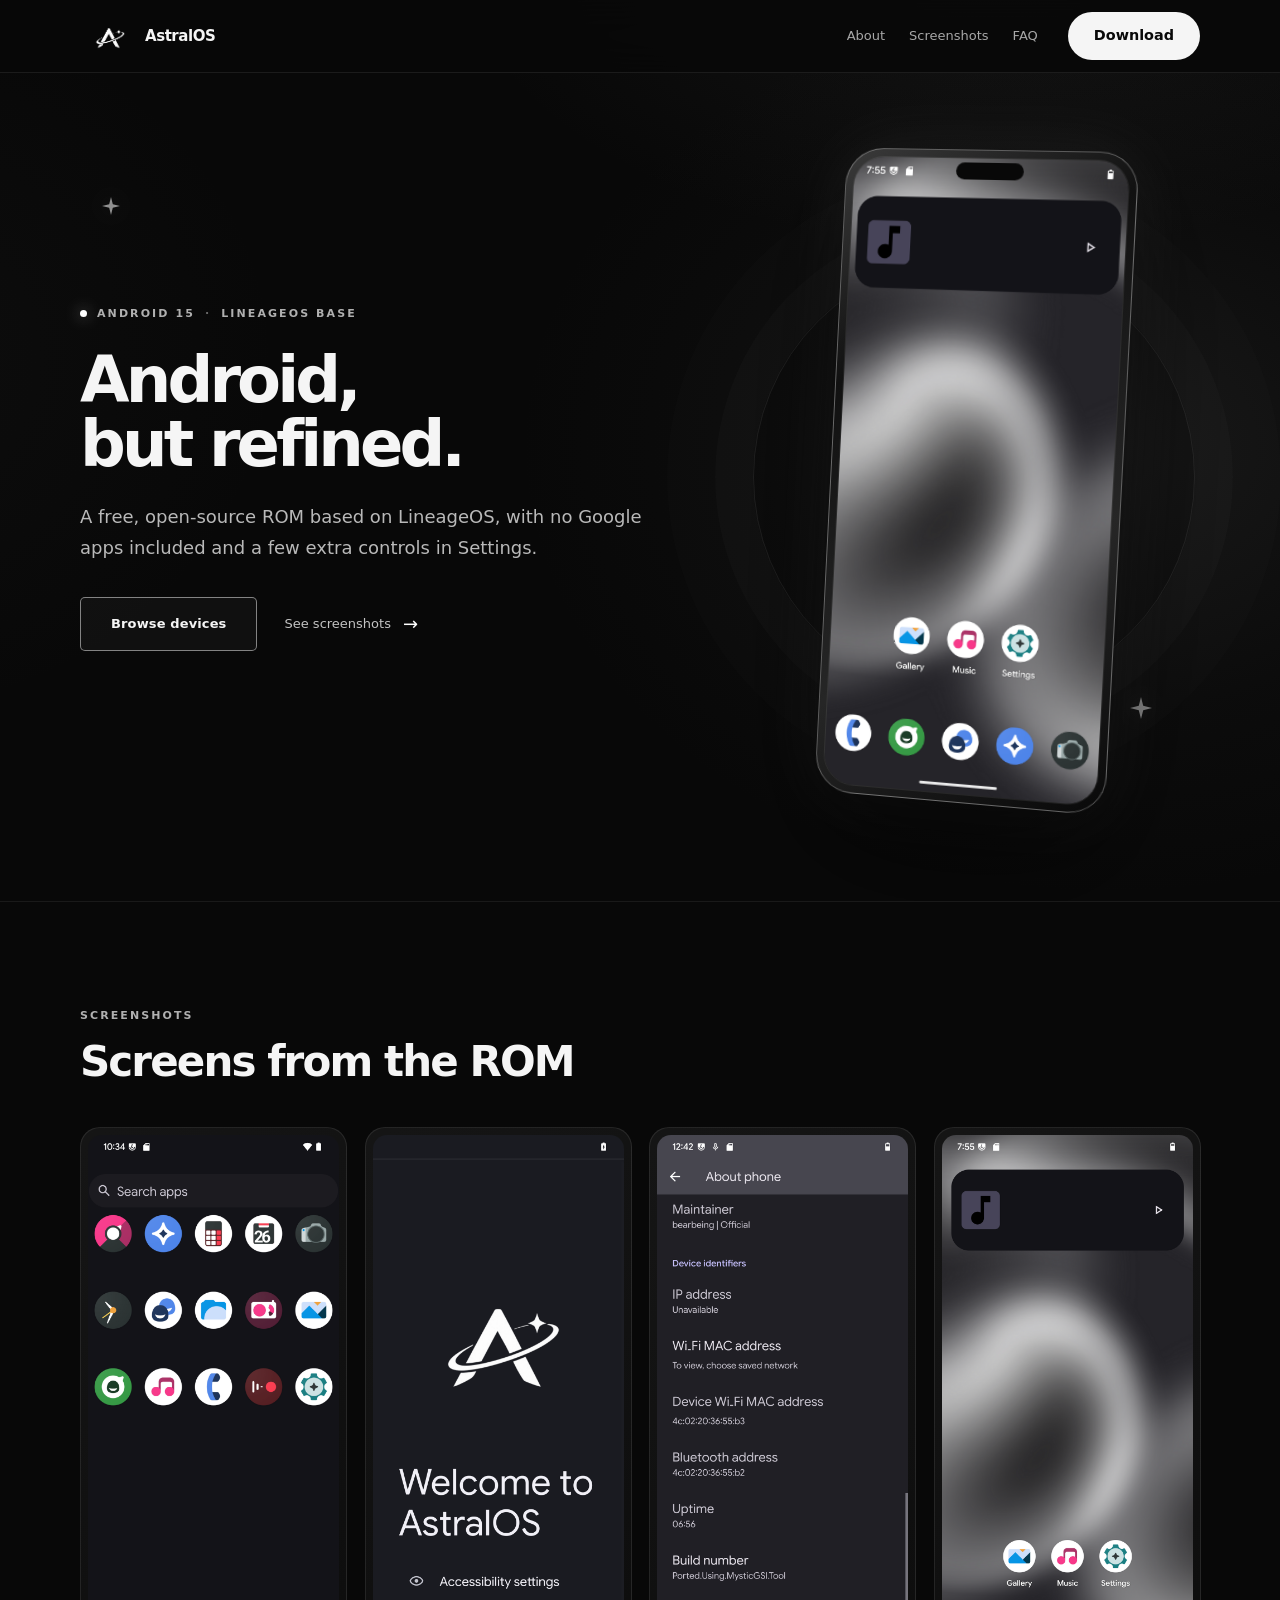
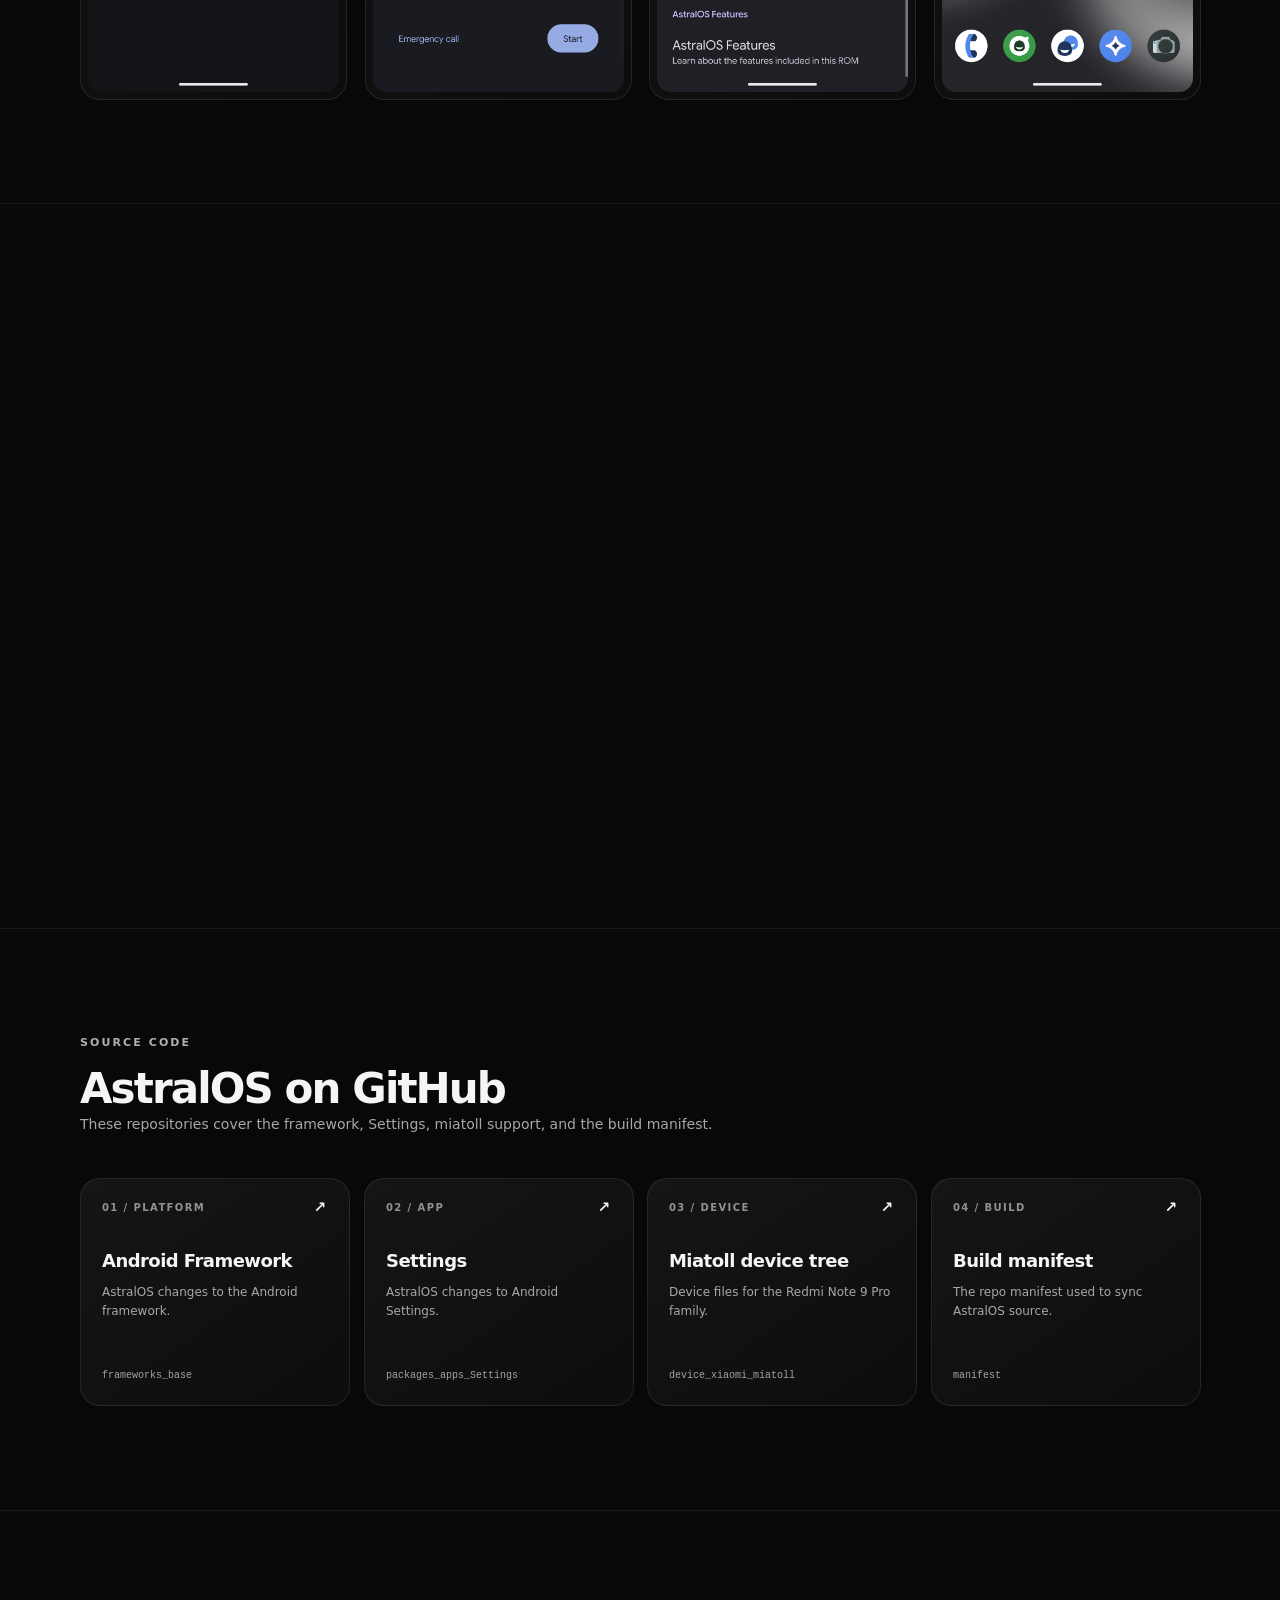
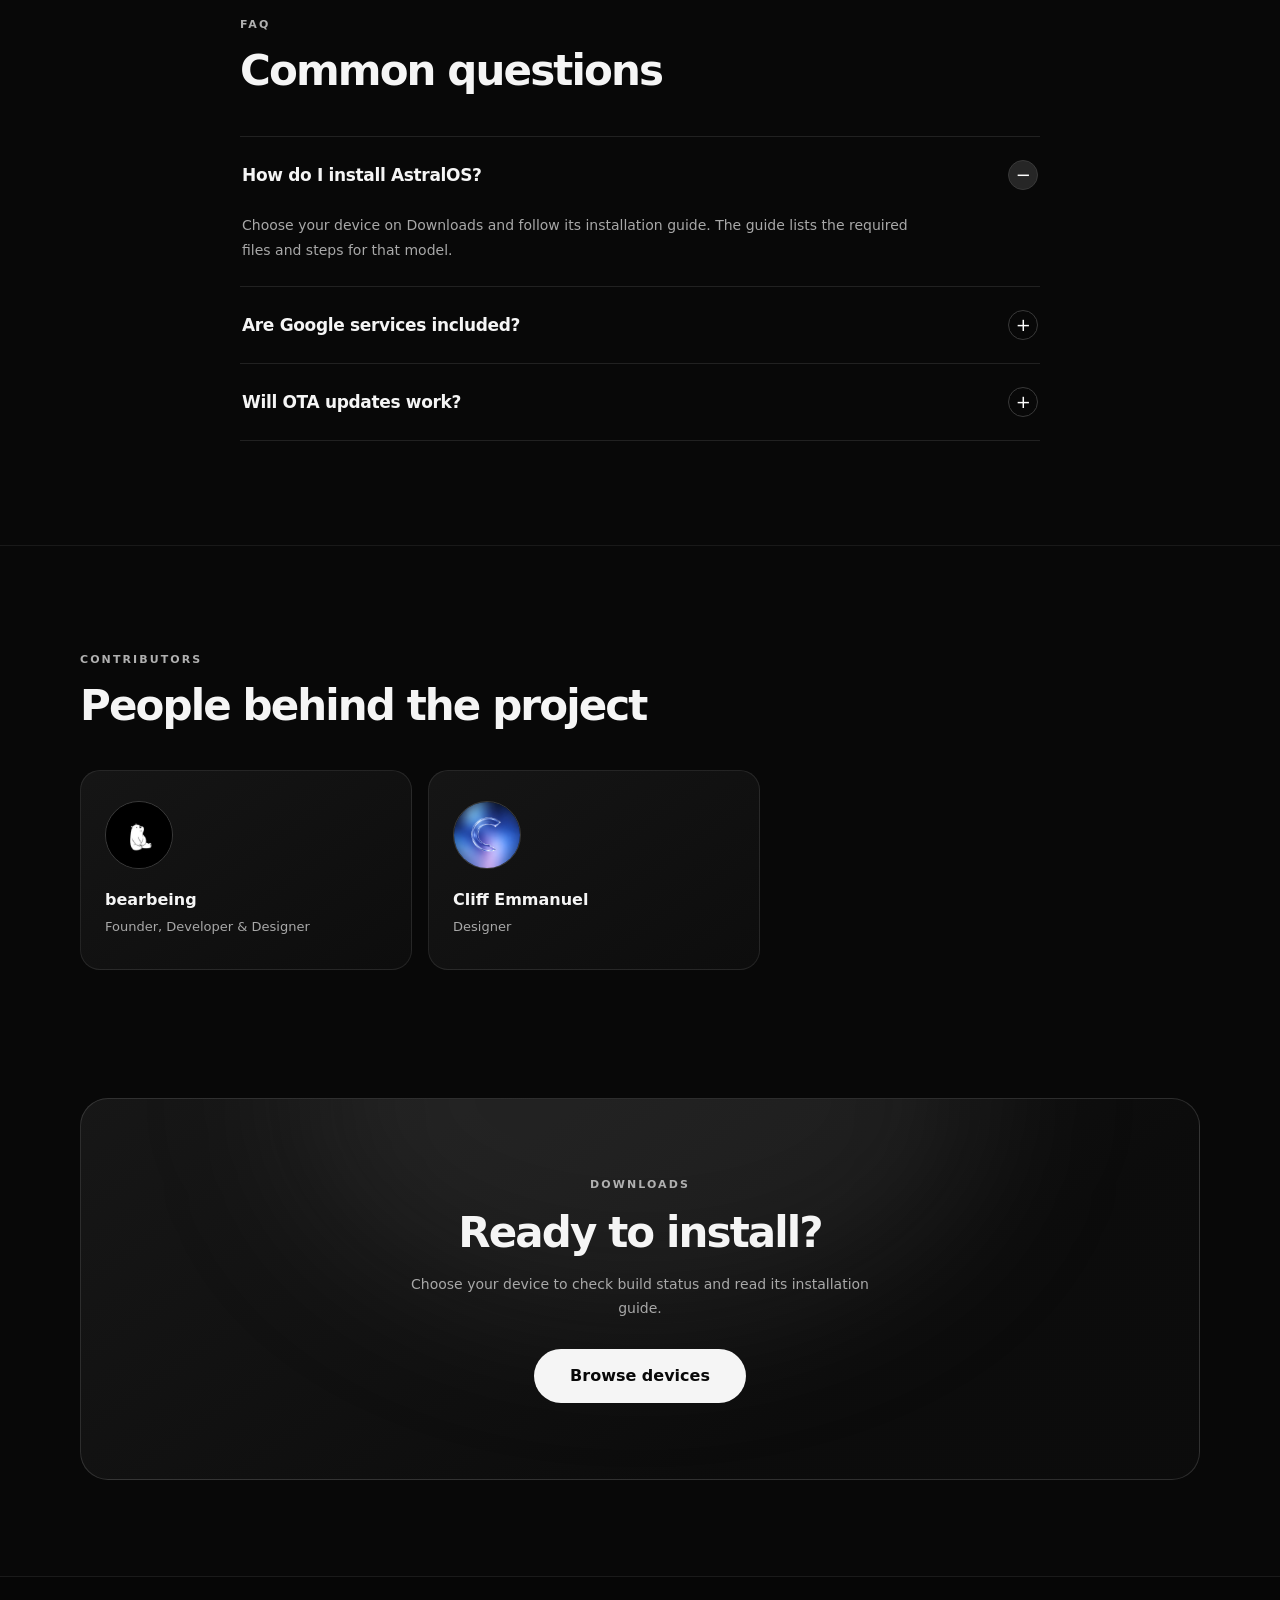
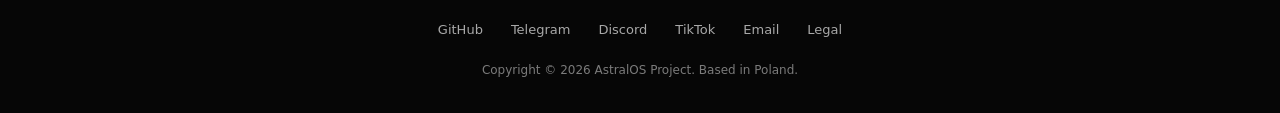
==== index.html @ 16bc55ae "Publish AstralOS website" ====
<!DOCTYPE html>
<html lang="en">
<head>
    <meta charset="UTF-8">
    <meta name="viewport" content="width=device-width, initial-scale=1.0">
    <meta name="theme-color" content="#000000">
    <meta name="description" content="AstralOS — a clean, fast AOSP-based custom ROM built on LineageOS.">
    <title>AstralOS | Official Site</title>
    <link rel="stylesheet" href="style.css">
    <script src="scroll-reveal.js" defer></script>
    <link rel="icon" href="logo.png">
</head>
<body>

    <nav>
        <div class="wrap nav">
            <div class="nav-left">
                <div class="nav-links">
                    <a href="#about">About</a>
                    <a href="#screens">Screenshots</a>
                    <a href="#faq">FAQ</a>
                </div>
            </div>
            <div class="logo"><a href="index.html"><img src="logo.png" alt="AstralOS Logo"></a></div>
            <a href="downloads.html" class="btn nav-cta">Download</a>
        </div>
    </nav>

    <section class="hero">
        <svg class="star" style="top: 15%; left: 8%;" viewBox="0 0 24 24" fill="white"><path d="M12 0l2.4 9.6L24 12l-9.6 2.4L12 24l-2.4-9.6L0 12l9.6-2.4z"/></svg>
        <svg class="star" style="top: 22%; right: 12%; width: 14px;" viewBox="0 0 24 24" fill="white"><path d="M12 0l2.4 9.6L24 12l-9.6 2.4L12 24l-2.4-9.6L0 12l9.6-2.4z"/></svg>
        <svg class="star" style="top: 45%; left: 14%; width: 11px;" viewBox="0 0 24 24" fill="white"><path d="M12 0l2.4 9.6L24 12l-9.6 2.4L12 24l-2.4-9.6L0 12l9.6-2.4z"/></svg>
        <svg class="star" style="bottom: 22%; right: 10%; width: 22px;" viewBox="0 0 24 24" fill="white"><path d="M12 0l2.4 9.6L24 12l-9.6 2.4L12 24l-2.4-9.6L0 12l9.6-2.4z"/></svg>

        <div class="wrap">
            <div class="hero-copy">
                <p class="kicker">Android 15 <span>&middot;</span> LineageOS base</p>
                <h1>Android,<br>but refined.</h1>
                <p class="lead">A free, open-source ROM based on LineageOS, with no Google apps included and a few extra controls in Settings.</p>
                <div class="hero-actions">
                    <a href="downloads.html" class="btn">Browse devices</a>
                    <a href="#screens" class="hero-secondary">See screenshots <span aria-hidden="true">&rarr;</span></a>
                </div>
            </div>
            <div class="hero-product" aria-label="AstralOS home screen preview">
                <div class="hero-device">
                    <img src="shot4.png" alt="AstralOS home screen on a phone">
                </div>
            </div>
        </div>
    </section>

    <section id="screens">
        <div class="wrap">
            <div class="section-head">
                <p class="kicker">Screenshots</p>
                <h2>Screens from the ROM</h2>
            </div>
            <div class="screenshot-grid">
                <div class="card screen-card"><img src="shot1.png" alt="AstralOS app drawer"></div>
                <div class="card screen-card"><img src="shot2.png" alt="AstralOS setup wizard"></div>
                <div class="card screen-card"><img src="shot3.png" alt="AstralOS about phone"></div>
                <div class="card screen-card"><img src="shot4.png" alt="AstralOS home screen"></div>
            </div>
        </div>
    </section>

    <section id="features">
        <div class="wrap">
            <div class="section-head">
                <p class="kicker">Features</p>
                <h2>What’s in the ROM</h2>
            </div>
            <div class="features-grid">
                <div class="feat-card"><h4>Performance</h4><p>ZRAM, input boost, and compiler tuning help keep everyday actions responsive.</p></div>
                <div class="feat-card"><h4>No Google apps</h4><p>The ROM ships without Google apps. Install a GApps package separately if you need one.</p></div>
                <div class="feat-card"><h4>Google Sans Flex</h4><p>Google Sans Flex is used across the system interface.</p></div>
                <div class="feat-card"><h4>Open source</h4><p>The source is public on GitHub. The repositories below are a good place to start.</p></div>
                <div class="feat-card"><h4>Extra controls</h4><p>Settings includes options for the lockscreen clock, animation speed, flashlight gestures, and screenshots.</p></div>
                <div class="feat-card"><h4>LineageOS base</h4><p>AstralOS 1.0 is based on LineageOS 22.2 and Android 15.</p></div>
            </div>
        </div>
    </section>

    <section id="source">
        <div class="wrap">
            <div class="section-head">
                <p class="kicker">Source code</p>
                <h2>AstralOS on GitHub</h2>
                <p>These repositories cover the framework, Settings, miatoll support, and the build manifest.</p>
            </div>
            <div class="source-grid">
                <a class="card source-card" href="https://github.com/AstralOSProject/frameworks_base" target="_blank" rel="noopener noreferrer">
                    <div class="source-card-top"><span>01 / PLATFORM</span><span aria-hidden="true">↗</span></div>
                    <h3>Android Framework</h3>
                    <p>AstralOS changes to the Android framework.</p>
                    <span class="source-repo">frameworks_base</span>
                </a>
                <a class="card source-card" href="https://github.com/AstralOSProject/packages_apps_Settings" target="_blank" rel="noopener noreferrer">
                    <div class="source-card-top"><span>02 / APP</span><span aria-hidden="true">↗</span></div>
                    <h3>Settings</h3>
                    <p>AstralOS changes to Android Settings.</p>
                    <span class="source-repo">packages_apps_Settings</span>
                </a>
                <a class="card source-card" href="https://github.com/AstralOSProject/device_xiaomi_miatoll" target="_blank" rel="noopener noreferrer">
                    <div class="source-card-top"><span>03 / DEVICE</span><span aria-hidden="true">↗</span></div>
                    <h3>Miatoll device tree</h3>
                    <p>Device files for the Redmi Note 9 Pro family.</p>
                    <span class="source-repo">device_xiaomi_miatoll</span>
                </a>
                <a class="card source-card" href="https://github.com/AstralOSProject/manifest" target="_blank" rel="noopener noreferrer">
                    <div class="source-card-top"><span>04 / BUILD</span><span aria-hidden="true">↗</span></div>
                    <h3>Build manifest</h3>
                    <p>The repo manifest used to sync AstralOS source.</p>
                    <span class="source-repo">manifest</span>
                </a>
            </div>
        </div>
    </section>

    <section class="faq" id="faq">
        <div class="wrap-text">
            <div class="section-head">
                <p class="kicker">FAQ</p>
                <h2>Common questions</h2>
            </div>
            <div class="faq-grid">
                <details class="faq-item" open>
                    <summary>How do I install AstralOS?</summary>
                    <p>Choose your device on Downloads and follow its installation guide. The guide lists the required files and steps for that model.</p>
                </details>
                <details class="faq-item">
                    <summary>Are Google services included?</summary>
                    <p>No. Flash a GApps package after installing AstralOS if you want Google apps.</p>
                </details>
                <details class="faq-item">
                    <summary>Will OTA updates work?</summary>
                    <p>OTA updates are built in. Availability depends on whether a build has been published for your device.</p>
                </details>
            </div>
        </div>
    </section>

    <section id="about">
        <div class="wrap">
            <div class="section-head">
                <p class="kicker">Contributors</p>
                <h2>People behind the project</h2>
            </div>
            <div class="team-grid">
                <div class="card team-card"><img src="avatar.png" alt="bearbeing"><h4>bearbeing</h4><p>Founder, Developer &amp; Designer</p></div>
                <div class="card team-card"><img src="avatar_cliff.png" alt="Cliff Emmanuel"><h4>Cliff Emmanuel</h4><p>Designer</p></div>
            </div>
        </div>
    </section>

    <div class="cta-wrap" id="download">
        <div class="wrap">
            <div class="cta-box">
                <p class="kicker">Downloads</p>
                <h2>Ready to install?</h2>
                <p>Choose your device to check build status and read its installation guide.</p>
                <a href="downloads.html" class="btn">Browse devices</a>
            </div>
        </div>
    </div>

    <footer>
        <div class="wrap">
            <div class="social">
                <a href="https://github.com/AstralOSProject" target="_blank">GitHub</a>
                <a href="https://t.me/+lRYgKvE7l-hiZGE0" target="_blank" rel="noopener noreferrer">Telegram</a>
                <a href="https://discord.gg/WCUbsQx3kE" target="_blank">Discord</a>
                <a href="https://www.tiktok.com/@astralosproject" target="_blank">TikTok</a>
                <a href="mailto:astralosproject@proton.me">Email</a>
                <a href="https://astralosproject.github.io/legal/">Legal</a>
            </div>
            <p class="copy">Copyright &copy; 2026 AstralOS Project. Based in Poland.</p>
        </div>
    </footer>

</body>
</html>
---- style.css ----
:root {
    color-scheme: dark;
    --b: #080808;
    --w: #f5f5f5;
    --g: #a8a8a8;
    --k: #7b7b7b;
    --l: #2b2b2b;
    --card: #121212;
    --nav: rgba(8, 8, 8, 0.82);
    --accent: #fff;
    --accent-soft: rgba(255, 255, 255, 0.12);
    --m: 1120px;
    --mt: 800px;
}

* { box-sizing: border-box; margin: 0; padding: 0; }

html { scroll-behavior: smooth; scroll-padding-top: 88px; }

body {
    min-height: 100vh;
    background: radial-gradient(ellipse 820px 480px at 78% -8%, rgba(108, 108, 108, 0.12), transparent 68%), radial-gradient(ellipse 620px 520px at -12% 40%, rgba(84, 84, 84, 0.07), transparent 70%), var(--b);
    background-attachment: fixed;
    color: var(--w);
    font-family: Inter, ui-sans-serif, system-ui, -apple-system, BlinkMacSystemFont, "Segoe UI", sans-serif;
    line-height: 1.65;
    -webkit-font-smoothing: antialiased;
    overflow-x: hidden;
}

a { color: var(--w); text-decoration: none; }
img { display: block; }
::selection { color: #0b0b0b; background: #c4c4c4; }
:focus-visible { outline: 2px solid var(--accent); outline-offset: 4px; }

.wrap { width: min(var(--m), calc(100% - 48px)); margin: auto; }
.wrap-text { width: min(var(--mt), calc(100% - 48px)); margin: auto; }

nav {
    position: sticky;
    top: 0;
    z-index: 1000;
    background: var(--nav);
    border-bottom: 1px solid rgba(255, 255, 255, 0.08);
    backdrop-filter: blur(18px) saturate(140%);
    -webkit-backdrop-filter: blur(18px) saturate(140%);
}

.nav {
    min-height: 72px;
    display: flex;
    align-items: center;
    justify-content: space-between;
}

.logo { order: 0; }
.nav-left { order: 1; margin-left: auto; }
.nav-cta { order: 2; margin-left: 30px; }
.nav-links { display: flex; gap: 24px; font-size: 13px; }
.nav-links a { position: relative; color: var(--g); transition: color 180ms ease; white-space: nowrap; }
.nav-links a::after { position: absolute; right: 0; bottom: -7px; left: 0; height: 1px; background: var(--accent); content: ""; transform: scaleX(0); transform-origin: left; transition: transform 180ms ease; }
.nav-links a:hover { color: var(--w); }
.nav-links a:hover::after { transform: scaleX(1); }

.logo { display: flex; align-items: center; }
.logo a { display: inline-flex; align-items: center; gap: 7px; color: var(--w); font-size: 15px; font-weight: 700; letter-spacing: -0.03em; }
.logo img { height: 58px; width: 58px; transition: transform 220ms ease; }
.logo a::after { content: "AstralOS"; }
.logo a:hover img { transform: rotate(-5deg) scale(1.04); }

.btn {
    display: inline-flex;
    align-items: center;
    justify-content: center;
    min-height: 48px;
    background: var(--w);
    color: #090909;
    padding: 0 26px;
    border-radius: 50px;
    font-size: 0.9rem;
    font-weight: 700;
    line-height: 1.1;
    transition: transform 180ms ease, background 180ms ease, box-shadow 180ms ease, opacity 180ms ease;
}
.btn:hover { opacity: 1; background: #fff; transform: translateY(-2px); box-shadow: 0 8px 26px rgba(218, 218, 218, 0.16); }
button.btn { border: 0; font-family: inherit; cursor: pointer; }

.btn-ghost {
    display: inline-flex;
    align-items: center;
    justify-content: center;
    min-height: 48px;
    background: rgba(255, 255, 255, 0.025);
    color: var(--w);
    border: 1px solid #363636;
    padding: 0 24px;
    border-radius: 50px;
    font-size: 0.9rem;
    font-weight: 700;
    transition: background 180ms ease, border-color 180ms ease, transform 180ms ease;
}
.btn-ghost:hover { background: rgba(255, 255, 255, 0.07); border-color: #727272; transform: translateY(-2px); }

.kicker {
    color: #b0b0b0;
    text-transform: uppercase;
    letter-spacing: 0.19em;
    font-size: 11px;
    font-weight: 700;
    margin-bottom: 14px;
}

h1 {
    font-size: clamp(44px, 7vw, 78px);
    line-height: 0.99;
    letter-spacing: -0.06em;
    font-weight: 720;
    margin-bottom: 16px;
}

h2 {
    font-size: clamp(29px, 4vw, 42px);
    line-height: 1.08;
    letter-spacing: -0.045em;
    font-weight: 680;
    margin-bottom: 18px;
}

p { color: var(--g); font-size: 14px; line-height: 1.75; }
.lead { font-size: 17px; max-width: 660px; margin: 0 auto 36px; }

section { padding: 104px 0; }
section + section { border-top: 1px solid rgba(255, 255, 255, 0.07); }
.section-head { max-width: 680px; margin-bottom: 42px; }
.section-head h2 { margin-bottom: 0; }

.card { background: linear-gradient(145deg, rgba(23, 23, 23, 0.92), rgba(14, 14, 14, 0.92)); border: 1px solid rgba(255, 255, 255, 0.09); border-radius: 20px; }

.star { position: absolute; width: 18px; fill: var(--accent); opacity: 0.55; filter: drop-shadow(0 0 12px rgba(176, 176, 176, 0.42)); pointer-events: none; }

footer { border-top: 1px solid rgba(255, 255, 255, 0.08); padding: 42px 0 32px; background: rgba(5, 5, 5, 0.45); }
.social { display: flex; justify-content: center; gap: 28px; flex-wrap: wrap; margin-bottom: 20px; }
.social a { color: var(--g); font-size: 13px; transition: color 180ms ease; }
.social a:hover { color: var(--accent); }
.copy { color: var(--k); font-size: 12px; text-align: center; }

@media (max-width: 900px) {
    section { padding: 70px 0; }
}

.dev-crumb { padding-top: 26px; font-size: 13px; }
.dev-crumb a { color: var(--g); transition: 0.3s; }
.dev-crumb a:hover { color: var(--w); }

.dev-hero { padding: 16px 0 44px; border-top: none; }
.dev-sub { font-size: 16px; margin-bottom: 26px; }
.dev-sub b { color: var(--w); font-weight: 700; }

.dev-warn {
    display: flex;
    gap: 16px;
    max-width: 760px;
    background: rgba(93, 93, 93, 0.16);
    border: 1px solid #5a5a5a;
    border-radius: 10px;
    padding: 18px 22px;
}
.dev-warn svg { flex: 0 0 auto; width: 22px; height: 22px; fill: #c6c6c6; margin-top: 3px; }
.dev-warn p { color: #c7c7c7; font-size: 14px; line-height: 1.65; }
.dev-warn b { color: #e2e2e2; }

.dev-body { padding: 34px 0 90px; border-top: none; }
.dev-layout { display: grid; grid-template-columns: minmax(0, 1fr) 340px; gap: 70px; align-items: start; }

.dev-main h2 { font-size: clamp(26px, 4vw, 36px); margin: 56px 0 20px; }
.dev-main h2:first-child { margin-top: 0; }

.dev-dl-link {
    display: inline-block;
    color: var(--w);
    font-weight: 700;
    font-size: 16px;
    border-bottom: 1px solid #444;
    padding-bottom: 3px;
    transition: 0.3s;
}
.dev-dl-link:hover { border-color: var(--w); }
.dev-build { color: var(--k); font-size: 13px; margin-top: 16px; line-height: 1.9; }
.dev-build b { color: var(--g); }

.dev-list { list-style: disc; padding-left: 22px; }
.dev-list li { color: var(--g); font-size: 14px; margin-bottom: 12px; }
.dev-list li b { color: var(--w); font-weight: 700; }
.dev-list a { color: var(--w); border-bottom: 1px solid #333; transition: 0.3s; }
.dev-list a:hover { border-color: var(--w); }

.dev-steps { counter-reset: step; list-style: none; }
.dev-steps > li {
    counter-increment: step;
    position: relative;
    padding-left: 48px;
    margin-bottom: 28px;
    color: var(--g);
    font-size: 14px;
}
.dev-steps > li::before {
    content: counter(step);
    position: absolute;
    left: 0;
    top: -2px;
    width: 30px;
    height: 30px;
    border: 1px solid var(--l);
    border-radius: 50%;
    display: flex;
    align-items: center;
    justify-content: center;
    font-size: 13px;
    font-weight: 700;
    color: var(--w);
}
.dev-steps b { color: var(--w); }
.dev-steps p { margin-bottom: 8px; }

.dev-code {
    display: block;
    background: var(--card);
    border: 1px solid var(--l);
    border-radius: 8px;
    padding: 12px 16px;
    font-family: ui-monospace, "SF Mono", Menlo, Consolas, monospace;
    font-size: 13px;
    color: #d5d5d5;
    overflow-x: auto;
    margin: 10px 0;
    white-space: pre;
}

.dev-main li code, .dev-main p code {
    font-family: ui-monospace, "SF Mono", Menlo, Consolas, monospace;
    background: #111;
    border: 1px solid var(--l);
    border-radius: 4px;
    padding: 1px 6px;
    font-size: 12.5px;
    color: #d5d5d5;
}

kbd {
    display: inline-block;
    background: #111;
    border: 1px solid #3a3a3a;
    border-bottom-width: 2px;
    border-radius: 5px;
    padding: 1px 8px;
    font-family: inherit;
    font-size: 12px;
    font-weight: 700;
    color: var(--w);
    margin: 0 2px;
}

.dev-help { margin-top: 56px; padding-top: 28px; border-top: 1px solid var(--l); font-size: 14px; color: var(--g); }
.dev-help a { color: var(--w); border-bottom: 1px solid #333; }
.dev-help a:hover { border-color: var(--w); }

.dev-side { position: sticky; top: 90px; }
.dev-photo {
    background: var(--card);
    border: 1px solid var(--l);
    border-radius: 14px;
    padding: 34px;
    display: flex;
    justify-content: center;
}
.dev-photo svg { width: 165px; height: auto; }
.dev-caption { text-align: center; font-size: 13px; font-weight: 700; color: var(--w); margin: 16px 0 24px; }

.dev-released {
    display: flex;
    justify-content: space-between;
    gap: 16px;
    font-size: 14px;
    padding: 14px 4px;
    border-bottom: 1px solid var(--l);
}
.dev-released span:first-child { font-weight: 700; }
.dev-released span:last-child { color: var(--w); text-align: right; }

.dev-spec-head {
    text-align: center;
    font-weight: 700;
    font-size: 15px;
    padding: 18px 0;
    border-bottom: 1px solid var(--l);
    margin-top: 30px;
}

.dev-spec { width: 100%; border-collapse: collapse; }
.dev-spec tr { border-bottom: 1px solid var(--l); }
.dev-spec th {
    text-align: left;
    font-size: 14px;
    font-weight: 700;
    color: var(--w);
    padding: 14px 4px;
    width: 38%;
    vertical-align: top;
}
.dev-spec td {
    font-size: 14px;
    color: #ddd;
    padding: 14px 4px;
    text-align: right;
    vertical-align: top;
    line-height: 1.5;
}

@media (max-width: 900px) {
    .dev-layout { grid-template-columns: 1fr; gap: 48px; }
    .dev-side { position: static; }
}

.download-dialog {
    width: min(440px, calc(100% - 32px));
    margin: auto;
    padding: 0;
    overflow: visible;
    color: var(--w);
    background: #0b0b0b;
    border: 1px solid #303030;
    border-radius: 24px;
    box-shadow: 0 28px 100px rgba(0, 0, 0, 0.72), 0 0 48px rgba(255, 255, 255, 0.05);
}
.download-dialog::backdrop {
    background: rgba(0, 0, 0, 0.76);
    backdrop-filter: blur(8px);
}
.download-dialog[open] { animation: download-dialog-in 180ms ease-out; }
.download-dialog-inner { position: relative; padding: 36px; }
.download-dialog-close {
    position: absolute;
    top: 18px;
    right: 18px;
    width: 36px;
    height: 36px;
    color: #aaa;
    background: #171717;
    border: 1px solid #303030;
    border-radius: 50%;
    font-size: 23px;
    line-height: 1;
    cursor: pointer;
    transition: color 160ms ease, background 160ms ease, border-color 160ms ease;
}
.download-dialog-close:hover { color: var(--w); background: #222222; border-color: #555555; }
.download-dialog-mark {
    display: grid;
    width: 52px;
    height: 52px;
    place-items: center;
    margin-bottom: 24px;
    background: var(--w);
    border-radius: 16px;
}
.download-dialog-mark svg { width: 24px; height: 24px; fill: #000; }
.download-dialog-kicker {
    margin-bottom: 10px;
    color: #858585;
    font-size: 10px;
    font-weight: 700;
    letter-spacing: 0.18em;
}
.download-dialog h2 {
    margin: 0 0 12px;
    font-size: clamp(30px, 7vw, 38px);
    letter-spacing: -0.045em;
}
.download-dialog-copy { max-width: 330px; color: #a4a4a4; font-size: 15px; line-height: 1.65; }
.download-dialog-device { color: var(--w); font-weight: 700; }
.download-dialog-actions { display: flex; justify-content: flex-end; margin-top: 28px; }
.download-dialog-actions .btn { min-width: 116px; text-align: center; }
.download-dialog-build[hidden] { display: none; }

@keyframes download-dialog-in {
    from { opacity: 0; transform: translateY(8px) scale(0.97); }
    to { opacity: 1; transform: translateY(0) scale(1); }
}

@media (max-width: 480px) {
    .download-dialog-inner { padding: 30px 24px 24px; }
}

.hero {
    position: relative;
    isolation: isolate;
    overflow: hidden;
    display: flex;
    min-height: calc(100svh - 72px);
    align-items: center;
    padding: 54px 0 74px;
    text-align: left;
    border-top: 0;
}
.hero > .star:nth-of-type(3) { display: none; }
.hero::before {
    position: absolute;
    z-index: -1;
    top: 0;
    right: -12%;
    width: 72%;
    height: 100%;
    background: radial-gradient(ellipse at 65% 45%, rgba(97, 97, 97, 0.16), rgba(69, 69, 69, 0.06) 42%, transparent 70%);
    content: "";
    pointer-events: none;
}
.hero .wrap { position: relative; display: grid; grid-template-columns: minmax(0, 1.12fr) minmax(340px, 0.88fr); align-items: center; gap: clamp(48px, 7vw, 112px); }
.hero-copy { position: relative; z-index: 1; max-width: 700px; }
.hero .kicker { display: flex; align-items: center; justify-content: flex-start; gap: 10px; margin-bottom: 26px; }
.hero .kicker::before { width: 7px; height: 7px; background: var(--accent); border-radius: 50%; box-shadow: 0 0 16px rgba(176, 176, 176, 0.8); content: ""; }
.hero .kicker span { color: #676767; }
.hero h1 { max-width: 720px; margin: 0 0 25px; font-size: clamp(54px, 5vw, 74px); }
.hero h1 br { display: block; }
.hero .lead { max-width: 600px; margin: 0 0 33px; color: #b9b9b9; font-size: clamp(16px, 1.7vw, 18px); }
.hero-actions { display: flex; align-items: center; gap: 27px; flex-wrap: wrap; }
.hero .btn { min-height: 54px; padding: 0 30px; color: var(--w); background: rgba(255, 255, 255, 0.035); border: 1px solid rgba(255, 255, 255, 0.48); border-radius: 5px; font-size: 13px; letter-spacing: 0.01em; box-shadow: none; }
.hero .btn:hover { color: #090909; background: var(--w); border-color: var(--w); box-shadow: 0 10px 38px rgba(205, 205, 205, 0.18); }
.hero-secondary { display: inline-flex; align-items: center; gap: 12px; color: #c3c3c3; font-size: 13px; transition: color 180ms ease, gap 180ms ease; }
.hero-secondary span { color: var(--accent); font-size: 18px; }
.hero-secondary:hover { gap: 17px; color: var(--w); }
.hero-product { position: relative; display: grid; min-height: 700px; place-items: center; }
.hero-product::before { position: absolute; width: 440px; height: 440px; max-width: 100%; border: 1px solid rgba(176, 176, 176, 0.12); border-radius: 50%; box-shadow: 0 0 0 38px rgba(176, 176, 176, 0.018), 0 0 0 86px rgba(176, 176, 176, 0.014); content: ""; }
.hero-device { position: relative; z-index: 1; width: clamp(240px, 23vw, 306px); aspect-ratio: 0.45; padding: 7px; background: linear-gradient(145deg, #3a3a3a, #111111 28%, #262626 66%, #090909); border: 1px solid rgba(234, 234, 234, 0.35); border-radius: 38px; box-shadow: 0 48px 120px rgba(0, 0, 0, 0.7), 0 0 70px rgba(143, 143, 143, 0.14); transform: perspective(1100px) rotateY(-7deg) rotateZ(3deg); animation: hero-device-float 7s ease-in-out infinite; }
.hero-device::before { position: absolute; z-index: 2; top: 12px; left: 50%; width: 68px; height: 17px; background: #080808; border-radius: 999px; content: ""; transform: translateX(-50%); }
.hero-device img { width: 100%; height: 100%; object-fit: cover; border: 1px solid rgba(255, 255, 255, 0.08); border-radius: 31px; }
@keyframes hero-device-float { 0%, 100% { transform: perspective(1100px) rotateY(-7deg) rotateZ(3deg) translateY(0); } 50% { transform: perspective(1100px) rotateY(-7deg) rotateZ(3deg) translateY(-12px); } }
.cta-box .btn, .nf .btn { min-height: 54px; padding: 0 36px; font-size: 1rem; }

.screenshot-grid { display: grid; grid-template-columns: repeat(4, minmax(0, 1fr)); gap: 18px; }
.screen-card { overflow: hidden; padding: 7px; transition: transform 220ms ease, border-color 220ms ease, box-shadow 220ms ease; }
.screen-card:hover { border-color: rgba(176, 176, 176, 0.42); transform: translateY(-5px); box-shadow: 0 18px 50px rgba(0, 0, 0, 0.32); }
.screen-card img { width: 100%; height: auto; border-radius: 14px; }

.features-grid { display: grid; grid-template-columns: repeat(3, minmax(0, 1fr)); gap: 15px; }
.feat-card { min-height: 190px; padding: 25px 24px; background: linear-gradient(145deg, rgba(21, 21, 21, 0.88), rgba(12, 12, 12, 0.82)); border: 1px solid rgba(255, 255, 255, 0.075); border-radius: 18px; transition: transform 200ms ease, border-color 200ms ease, background 200ms ease; }
.feat-card:hover { border-color: rgba(176, 176, 176, 0.32); background: linear-gradient(145deg, rgba(29, 29, 29, 0.94), rgba(14, 14, 14, 0.9)); transform: translateY(-3px); }
.feat-card::before { display: block; width: 28px; height: 2px; margin-bottom: 22px; background: linear-gradient(90deg, var(--accent), transparent); content: ""; }
.feat-card h4 { margin-bottom: 9px; font-size: 17px; letter-spacing: -0.02em; }
.feat-card p { font-size: 13px; }

.source-grid { display: grid; grid-template-columns: repeat(4, minmax(0, 1fr)); gap: 14px; }
.source-card { display: flex; min-width: 0; min-height: 228px; flex-direction: column; padding: 21px; transition: transform 200ms ease, border-color 200ms ease, background 200ms ease; }
.source-card:hover { border-color: rgba(255, 255, 255, 0.3); background: linear-gradient(145deg, rgba(29, 29, 29, 0.96), rgba(13, 13, 13, 0.94)); transform: translateY(-4px); }
.source-card-top { display: flex; justify-content: space-between; color: #929292; font-size: 10px; font-weight: 700; letter-spacing: 0.14em; }
.source-card-top span:last-child { color: var(--w); font-size: 15px; line-height: 1; }
.source-card h3 { margin: 29px 0 8px; font-size: 18px; letter-spacing: -0.03em; }
.source-card p { font-size: 12px; line-height: 1.6; }
.source-repo { overflow: hidden; margin-top: auto; padding-top: 18px; color: #a4a4a4; font-family: ui-monospace, "SF Mono", Menlo, Consolas, monospace; font-size: 10px; text-overflow: ellipsis; white-space: nowrap; }

.faq-grid { display: grid; }
.faq-item { padding: 0; border-top: 1px solid rgba(255, 255, 255, 0.1); }
.faq-item:last-child { border-bottom: 1px solid rgba(255, 255, 255, 0.1); }
.faq-item summary { display: flex; align-items: center; justify-content: space-between; gap: 24px; padding: 23px 2px; color: var(--w); font-size: 17px; font-weight: 620; letter-spacing: -0.02em; cursor: pointer; list-style: none; }
.faq-item summary::-webkit-details-marker { display: none; }
.faq-item summary::after { flex: 0 0 auto; width: 28px; height: 28px; display: grid; place-items: center; border: 1px solid #3a3a3a; border-radius: 50%; color: var(--accent); content: "+"; font-size: 18px; font-weight: 400; line-height: 1; transition: background 180ms ease, transform 180ms ease; }
.faq-item[open] summary::after { background: var(--accent-soft); content: "−"; }
.faq-item p { max-width: 740px; padding: 0 52px 24px 2px; }

.team-grid { display: grid; grid-template-columns: repeat(2, minmax(0, 1fr)); gap: 16px; max-width: 680px; }
.team-card { padding: 30px 24px; text-align: left; transition: transform 200ms ease, border-color 200ms ease; }
.team-card:hover { border-color: rgba(176, 176, 176, 0.34); transform: translateY(-3px); }
.team-card img { width: 68px; height: 68px; object-fit: cover; margin: 0 0 18px; border: 1px solid rgba(255, 255, 255, 0.16); border-radius: 50%; }
.team-card h4 { margin-bottom: 3px; font-size: 16px; }
.team-card p { font-size: 13px; }

.cta-wrap { padding: 24px 0 96px; }
.cta-box { position: relative; isolation: isolate; overflow: hidden; padding: 76px 36px; text-align: center; background: linear-gradient(145deg, rgba(24, 24, 24, 0.95), rgba(12, 12, 12, 0.98) 70%); border: 1px solid rgba(176, 176, 176, 0.2); border-radius: 28px; }
.cta-box::before { position: absolute; z-index: -1; top: -220px; left: 50%; width: 700px; height: 440px; border-radius: 50%; background: rgba(118, 118, 118, 0.16); filter: blur(75px); content: ""; transform: translateX(-50%); }
.cta-box .kicker { margin-bottom: 16px; }
.cta-box h2 { margin-bottom: 28px; }
.cta-box > p:not(.kicker) { max-width: 500px; margin: -12px auto 28px; }

.dl-header { position: relative; isolation: isolate; overflow: hidden; padding: 138px 0 76px; text-align: center; border-top: 0; }
.dl-header::before { position: absolute; z-index: -1; top: -260px; left: 50%; width: min(960px, 120vw); height: 640px; background: radial-gradient(ellipse, rgba(101, 101, 101, 0.17), transparent 70%); content: ""; transform: translateX(-50%); }
.dl-header .lead { margin-bottom: 0; }
.dl-grid { display: grid; grid-template-columns: repeat(2, minmax(0, 1fr)); gap: 16px; max-width: 1040px; margin: 0 auto; }
.dl-card { position: relative; display: flex; min-height: 220px; flex-direction: column; align-items: center; justify-content: space-between; overflow: hidden; padding: 32px 26px 26px; text-align: center; transition: border-color 200ms ease, transform 200ms ease, box-shadow 200ms ease; }
.dl-card::before { position: absolute; top: -75px; right: -55px; width: 170px; height: 150px; border-radius: 50%; background: rgba(122, 122, 122, 0.08); filter: blur(36px); content: ""; pointer-events: none; }
.dl-card:hover { border-color: rgba(176, 176, 176, 0.35); transform: translateY(-3px); box-shadow: 0 18px 54px rgba(0, 0, 0, 0.24); }
.dl-device { position: relative; margin-bottom: 5px; font-size: 21px; font-weight: 680; letter-spacing: -0.035em; line-height: 1.25; }
.dl-codenames { position: relative; min-height: 44px; margin-bottom: 23px; color: var(--k); font-size: 12px; line-height: 1.5; }
.dl-actions { position: relative; display: flex; width: 100%; justify-content: center; gap: 10px; flex-wrap: wrap; margin-top: auto; margin-bottom: 0; }
.dl-actions .btn, .dl-actions .btn-ghost { min-height: 44px; flex: 1 1 140px; padding: 0 18px; font-size: 13px; }
.dl-hash { color: var(--k); font-size: 12px; word-break: break-all; }
.dl-hash b { color: var(--g); font-weight: 700; }

.dev-crumb { padding-top: 22px; font-size: 13px; }
.dev-crumb a { display: inline-flex; min-height: 34px; align-items: center; padding: 0 14px; color: #b4b4b4; background: rgba(255, 255, 255, 0.035); border: 1px solid rgba(255, 255, 255, 0.08); border-radius: 999px; transition: color 180ms ease, border-color 180ms ease, background 180ms ease; }
.dev-crumb a:hover { color: var(--w); background: rgba(255, 255, 255, 0.07); border-color: rgba(176, 176, 176, 0.32); }
.dev-hero { padding: 26px 0 48px; border-top: 0; }
.dev-hero h1 { margin-bottom: 12px; font-size: clamp(42px, 6vw, 66px); }
.dev-sub { margin-bottom: 25px; color: var(--k); font-size: 15px; }
.dev-sub b { color: var(--accent); font-weight: 650; }
.dev-warn { max-width: 820px; gap: 14px; padding: 17px 20px; background: rgba(130, 130, 130, 0.09); border: 1px solid rgba(181, 181, 181, 0.24); border-radius: 14px; }
.dev-warn svg { width: 20px; height: 20px; fill: #c3c3c3; }
.dev-warn p { color: #b9b9b9; font-size: 13px; }
.dev-warn b { color: #d9d9d9; }
.dev-body { padding: 18px 0 96px; border-top: 0; }
.dev-layout { grid-template-columns: minmax(0, 1fr) 330px; gap: 64px; }
.dev-main h2 { margin: 54px 0 20px; padding-top: 23px; border-top: 1px solid rgba(255, 255, 255, 0.09); font-size: clamp(25px, 3.5vw, 33px); }
.dev-main h2:first-child { margin-top: 0; padding-top: 0; border-top: 0; }
.dev-dl-link { display: inline-flex; min-height: 48px; align-items: center; margin-left: 10px; padding: 0 20px; color: var(--w); background: rgba(255, 255, 255, 0.035); border: 1px solid #363636; border-radius: 999px; font-size: 14px; transition: background 180ms ease, border-color 180ms ease, transform 180ms ease; vertical-align: middle; }
.dev-dl-link:hover { background: rgba(255, 255, 255, 0.08); border-color: #696969; transform: translateY(-2px); }
.dev-build { color: var(--k); font-size: 12px; }
.dev-build b { color: var(--g); }
.dev-list { padding-left: 20px; }
.dev-list li { margin-bottom: 13px; color: #a9a9a9; font-size: 13px; }
.dev-list li::marker { color: #7d7d7d; }
.dev-list li b, .dev-steps b { color: #e8e8e8; }
.dev-list a, .dev-help a { border-color: rgba(176, 176, 176, 0.34); }
.dev-list a:hover, .dev-help a:hover { border-color: var(--accent); }
.dev-steps > li { margin-bottom: 24px; color: #a9a9a9; font-size: 13px; }
.dev-steps > li::before { width: 29px; height: 29px; color: var(--accent); background: rgba(176, 176, 176, 0.07); border-color: rgba(176, 176, 176, 0.28); }
.dev-steps p { font-size: 13px; }
.dev-code { background: #0d0d0d; border-color: rgba(255, 255, 255, 0.1); border-radius: 12px; color: #d9d9d9; }
.dev-main li code, .dev-main p code { background: #171717; border-color: #353535; color: #d6d6d6; }
kbd { background: #181818; border-color: #3b3b3b; border-bottom-color: #585858; border-radius: 6px; }
.dev-help { border-color: rgba(255, 255, 255, 0.1); font-size: 13px; }
.dev-side { top: 96px; padding: 14px; background: linear-gradient(155deg, rgba(20, 20, 20, 0.96), rgba(12, 12, 12, 0.96)); border: 1px solid rgba(255, 255, 255, 0.09); border-radius: 22px; }
.dev-photo { overflow: hidden; padding: 28px; background: radial-gradient(ellipse at 50% 55%, rgba(111, 111, 111, 0.14), transparent 68%), #0c0c0c; border: 1px solid rgba(255, 255, 255, 0.055); border-radius: 16px; }
.dev-photo svg { filter: drop-shadow(0 18px 24px rgba(0, 0, 0, 0.45)); }
.dev-caption { margin: 15px 0 20px; color: #e2e2e2; font-size: 12px; }
.dev-released { padding: 13px 4px; border-color: rgba(255, 255, 255, 0.09); color: var(--k); font-size: 12px; }
.dev-released span:last-child { color: #d2d2d2; }
.dev-spec-head { margin-top: 18px; padding: 20px 0 13px; border-color: rgba(255, 255, 255, 0.09); color: #e5e5e5; font-size: 11px; letter-spacing: 0.15em; text-transform: uppercase; }
.dev-spec tr { border-color: rgba(255, 255, 255, 0.075); }
.dev-spec tr:nth-child(odd) { background: rgba(255, 255, 255, 0.018); }
.dev-spec th, .dev-spec td { padding: 12px 6px; font-size: 11px; }
.dev-spec th { color: #929292; font-weight: 550; }
.dev-spec td { color: #dadada; }

.nf { position: relative; isolation: isolate; overflow: hidden; padding: 180px 0 150px; text-align: center; border-top: 0; }
.nf::before { position: absolute; z-index: -1; top: -130px; left: 50%; width: 740px; height: 560px; border-radius: 50%; background: rgba(104, 104, 104, 0.14); filter: blur(85px); content: ""; transform: translateX(-50%); }
.nf .lead { margin-bottom: 10px; }
.nf .btn { margin-top: 26px; }

@media (max-width: 900px) {
    .dev-layout { grid-template-columns: 1fr; gap: 42px; }
    .dev-side { position: static; width: min(100%, 500px); margin: 0 auto; }
    .features-grid { grid-template-columns: repeat(2, minmax(0, 1fr)); }
    .source-grid { grid-template-columns: repeat(2, minmax(0, 1fr)); }
    .screenshot-grid { grid-template-columns: repeat(4, minmax(0, 1fr)); gap: 12px; }
    .hero .wrap { grid-template-columns: minmax(0, 1fr) minmax(260px, 0.78fr); gap: 35px; }
    .hero-product { min-height: 610px; }
    .hero-product::before { width: 360px; height: 360px; }
    .hero-device { width: clamp(230px, 29vw, 270px); }
    .hero h1 { font-size: clamp(48px, 6vw, 58px); }
}

@media (max-width: 780px) {
    .hero { min-height: auto; padding: 100px 0 40px; }
    .hero .wrap { grid-template-columns: 1fr; gap: 8px; }
    .hero .hero-copy { max-width: 620px; }
    .hero .kicker { margin-bottom: 21px; }
    .hero h1 { max-width: 650px; font-size: clamp(52px, 8vw, 68px); }
    .hero-product { min-height: 540px; margin-top: 4px; }
    .hero-device { width: 246px; }
    .hero::before { top: 30%; right: -40%; width: 140%; }
}

@media (max-width: 700px) {
    .nav { min-height: 66px; }
    .nav-left { display: none; }
    .logo { justify-self: start; }
    .logo img { width: 52px; height: 52px; }
    .screenshot-grid { grid-template-columns: repeat(2, minmax(0, 1fr)); gap: 14px; }
    .dl-grid { grid-template-columns: 1fr; }
    .dl-card { min-height: 200px; }
    .dev-layout { gap: 32px; }
    .hero { min-height: auto; padding: 100px 0 40px; }
    .hero .wrap { grid-template-columns: 1fr; gap: 8px; }
    .hero .hero-copy { max-width: 620px; }
    .hero .kicker { margin-bottom: 21px; }
    .hero h1 { max-width: 650px; font-size: clamp(55px, 10vw, 76px); }
    .hero-product { min-height: 540px; margin-top: 4px; }
    .hero-device { width: 246px; }
    .hero::before { top: 30%; right: -40%; width: 140%; }
}

@media (max-width: 520px) {
    .wrap, .wrap-text { width: min(100% - 36px, var(--m)); }
    section { padding: 66px 0; }
    .nav-cta { min-height: 42px; padding: 0 18px; font-size: 12px; }
    .hero { padding: 90px 0 30px; }
    .hero h1 { font-size: clamp(45px, 11.6vw, 62px); }
    .hero .lead { font-size: 15px; }
    .hero-actions { align-items: flex-start; flex-direction: column; gap: 17px; }
    .hero .btn { min-height: 50px; }
    .hero-product { min-height: 465px; }
    .hero-device { width: 205px; border-radius: 32px; }
    .hero-device img { border-radius: 25px; }
    .hero-device::before { top: 11px; width: 58px; height: 14px; }
    .hero-product::before { width: 290px; height: 290px; }
    .section-head { margin-bottom: 30px; }
    .features-grid { grid-template-columns: 1fr; gap: 11px; }
    .source-grid { grid-template-columns: 1fr; gap: 11px; }
    .feat-card { min-height: auto; padding: 22px; }
    .feat-card::before { margin-bottom: 15px; }
    .team-grid { grid-template-columns: 1fr; }
    .team-card { display: grid; grid-template-columns: 56px 1fr; column-gap: 15px; align-items: center; padding: 19px; }
    .team-card img { grid-row: span 2; width: 56px; height: 56px; margin: 0; }
    .team-card h4 { align-self: end; }
    .team-card p { align-self: start; }
    .faq-item summary { padding: 19px 0; font-size: 15px; }
    .faq-item p { padding: 0 34px 20px 0; font-size: 13px; }
    .cta-wrap { padding: 12px 0 66px; }
    .cta-box { padding: 52px 20px; border-radius: 22px; }
    .cta-box h2 { font-size: 30px; }
    .dl-header { padding: 108px 0 50px; }
    .dl-header h1 { font-size: 48px; }
    .dl-card { min-height: 190px; padding: 26px 20px 21px; }
    .dl-device { font-size: 19px; }
    .dl-actions { gap: 8px; }
    .dl-actions .btn, .dl-actions .btn-ghost { flex-basis: 130px; padding: 0 12px; font-size: 12px; }
    .dev-hero { padding: 18px 0 34px; }
    .dev-hero h1 { font-size: 43px; }
    .dev-warn { padding: 15px; }
    .dev-warn p { font-size: 12px; }
    .dev-main h2 { margin-top: 42px; }
    .dev-dl-link { margin: 10px 0 0; }
    .dev-side { padding: 10px; }
    .dev-photo { padding: 20px; }
    .dev-spec th, .dev-spec td { padding: 10px 4px; font-size: 10px; }
    .nf { padding: 140px 0 110px; }
    footer { padding: 34px 0 26px; }
    .social { gap: 17px 23px; }
    .copy { font-size: 11px; }
}

html.has-scroll-reveal [data-scroll-reveal] {
    opacity: 0;
    transform: translate3d(0, 22px, 0);
    transition: opacity 650ms cubic-bezier(0.2, 0.7, 0.2, 1), transform 650ms cubic-bezier(0.2, 0.7, 0.2, 1);
    transition-delay: var(--scroll-reveal-delay, 0ms);
    will-change: opacity, transform;
}

html.has-scroll-reveal [data-scroll-reveal][data-scroll-revealed] {
    opacity: 1;
    transform: translate3d(0, 0, 0);
}

@media (prefers-reduced-motion: reduce) {
    *, *::before, *::after { scroll-behavior: auto !important; animation-duration: 0.01ms !important; animation-iteration-count: 1 !important; transition-duration: 0.01ms !important; }
    html.has-scroll-reveal [data-scroll-reveal] { opacity: 1; transform: none; transition: none; }
}
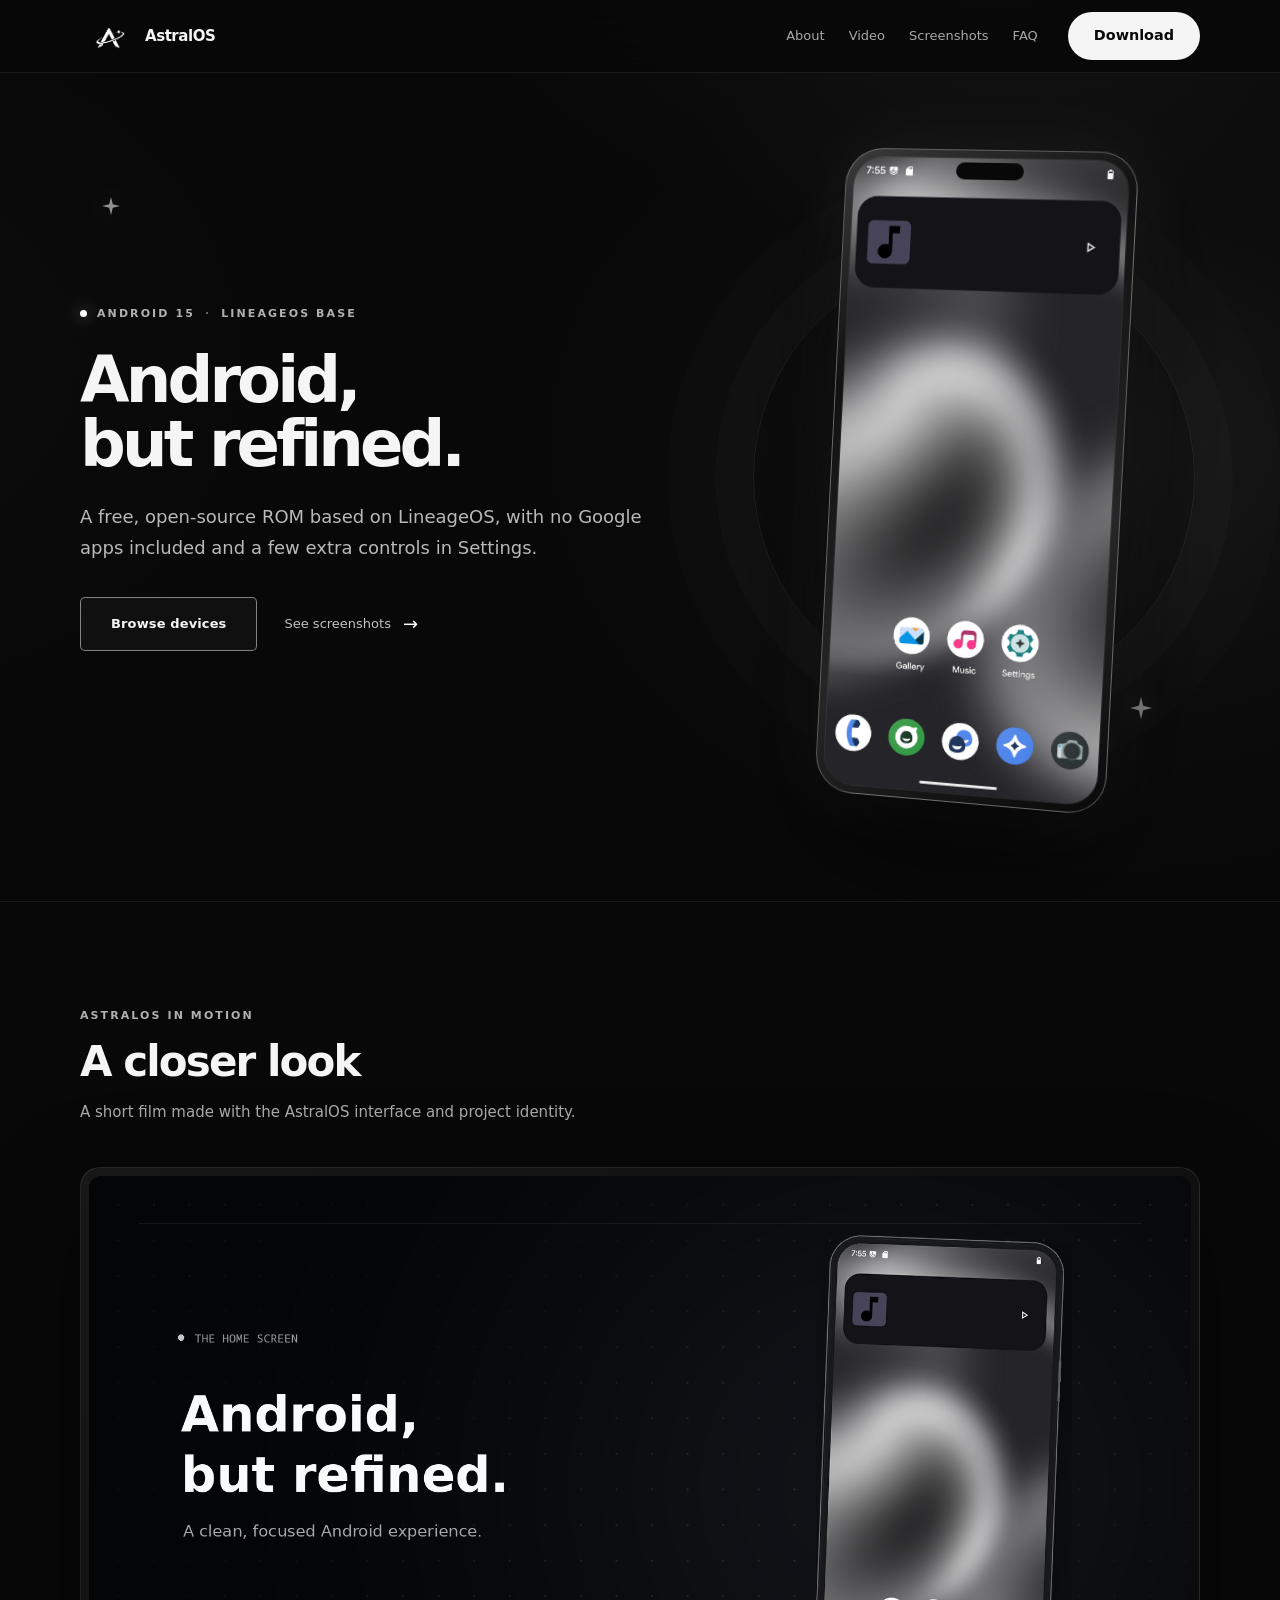
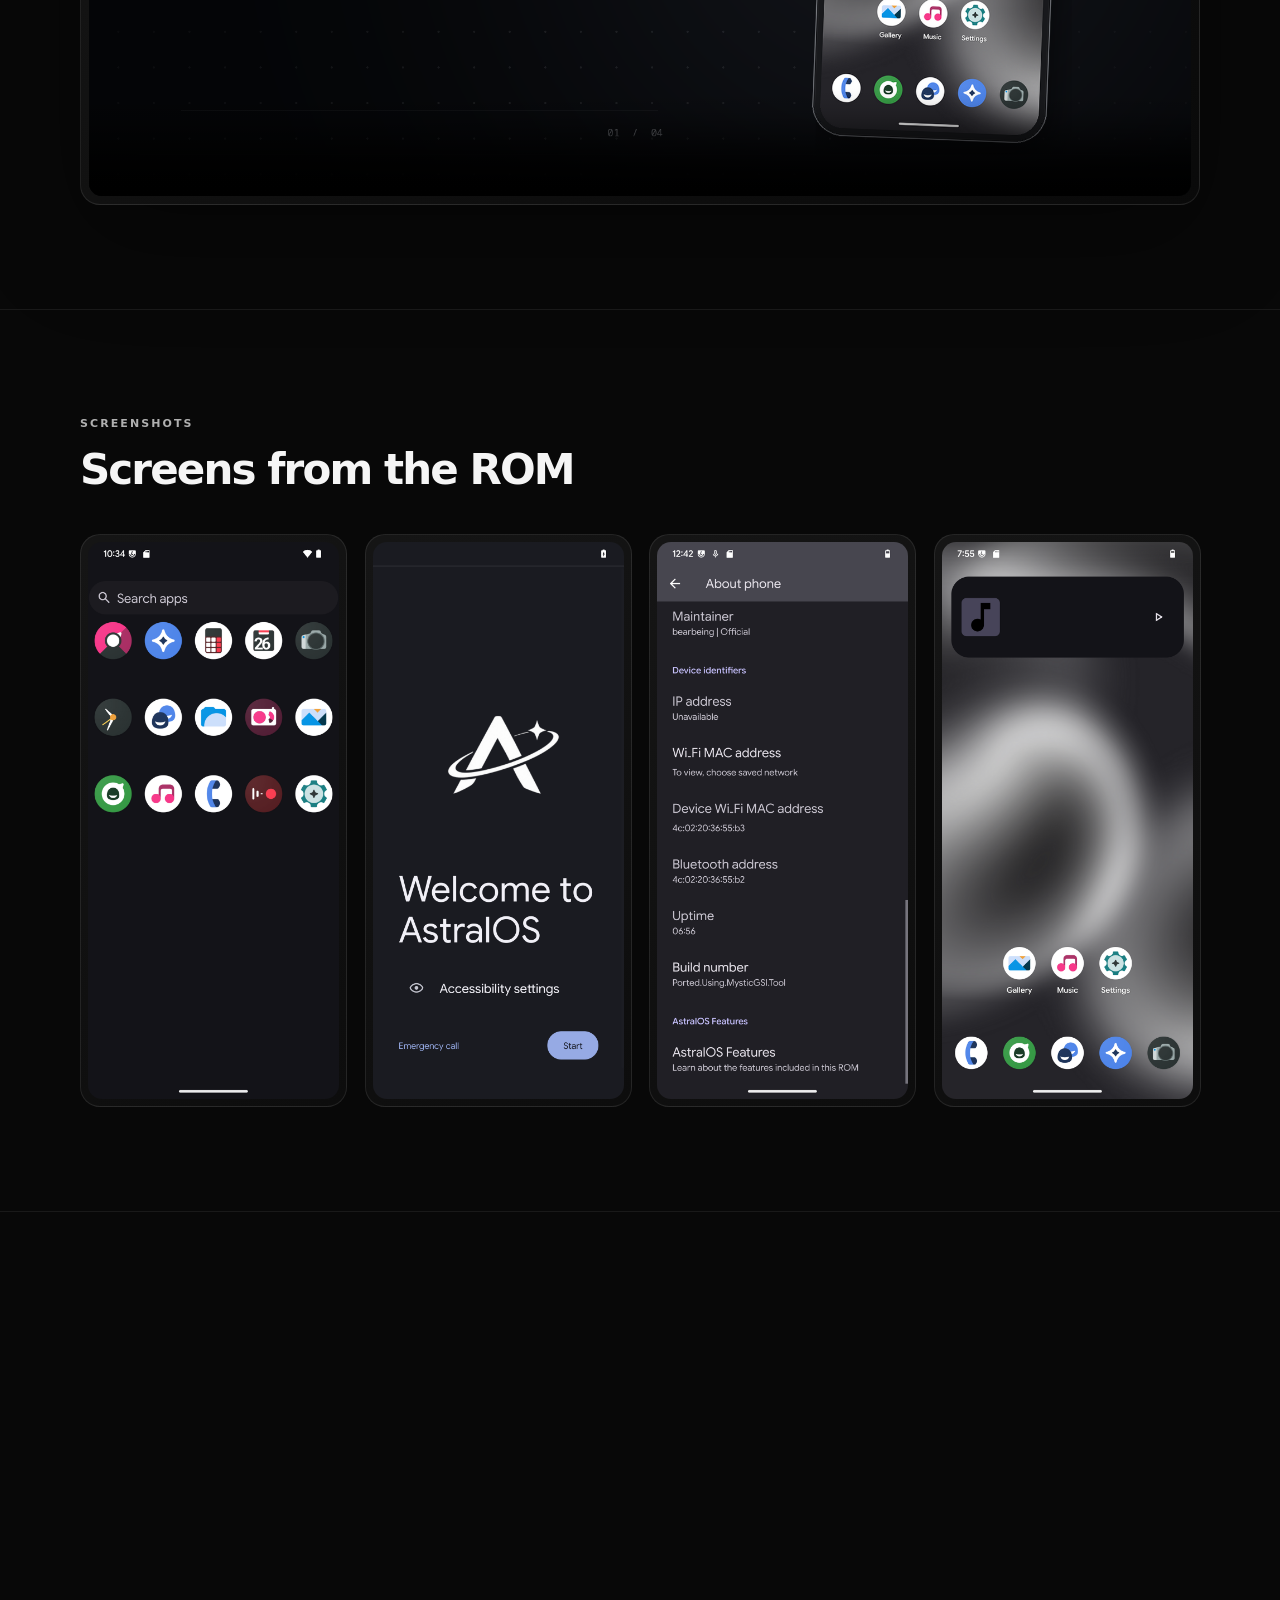
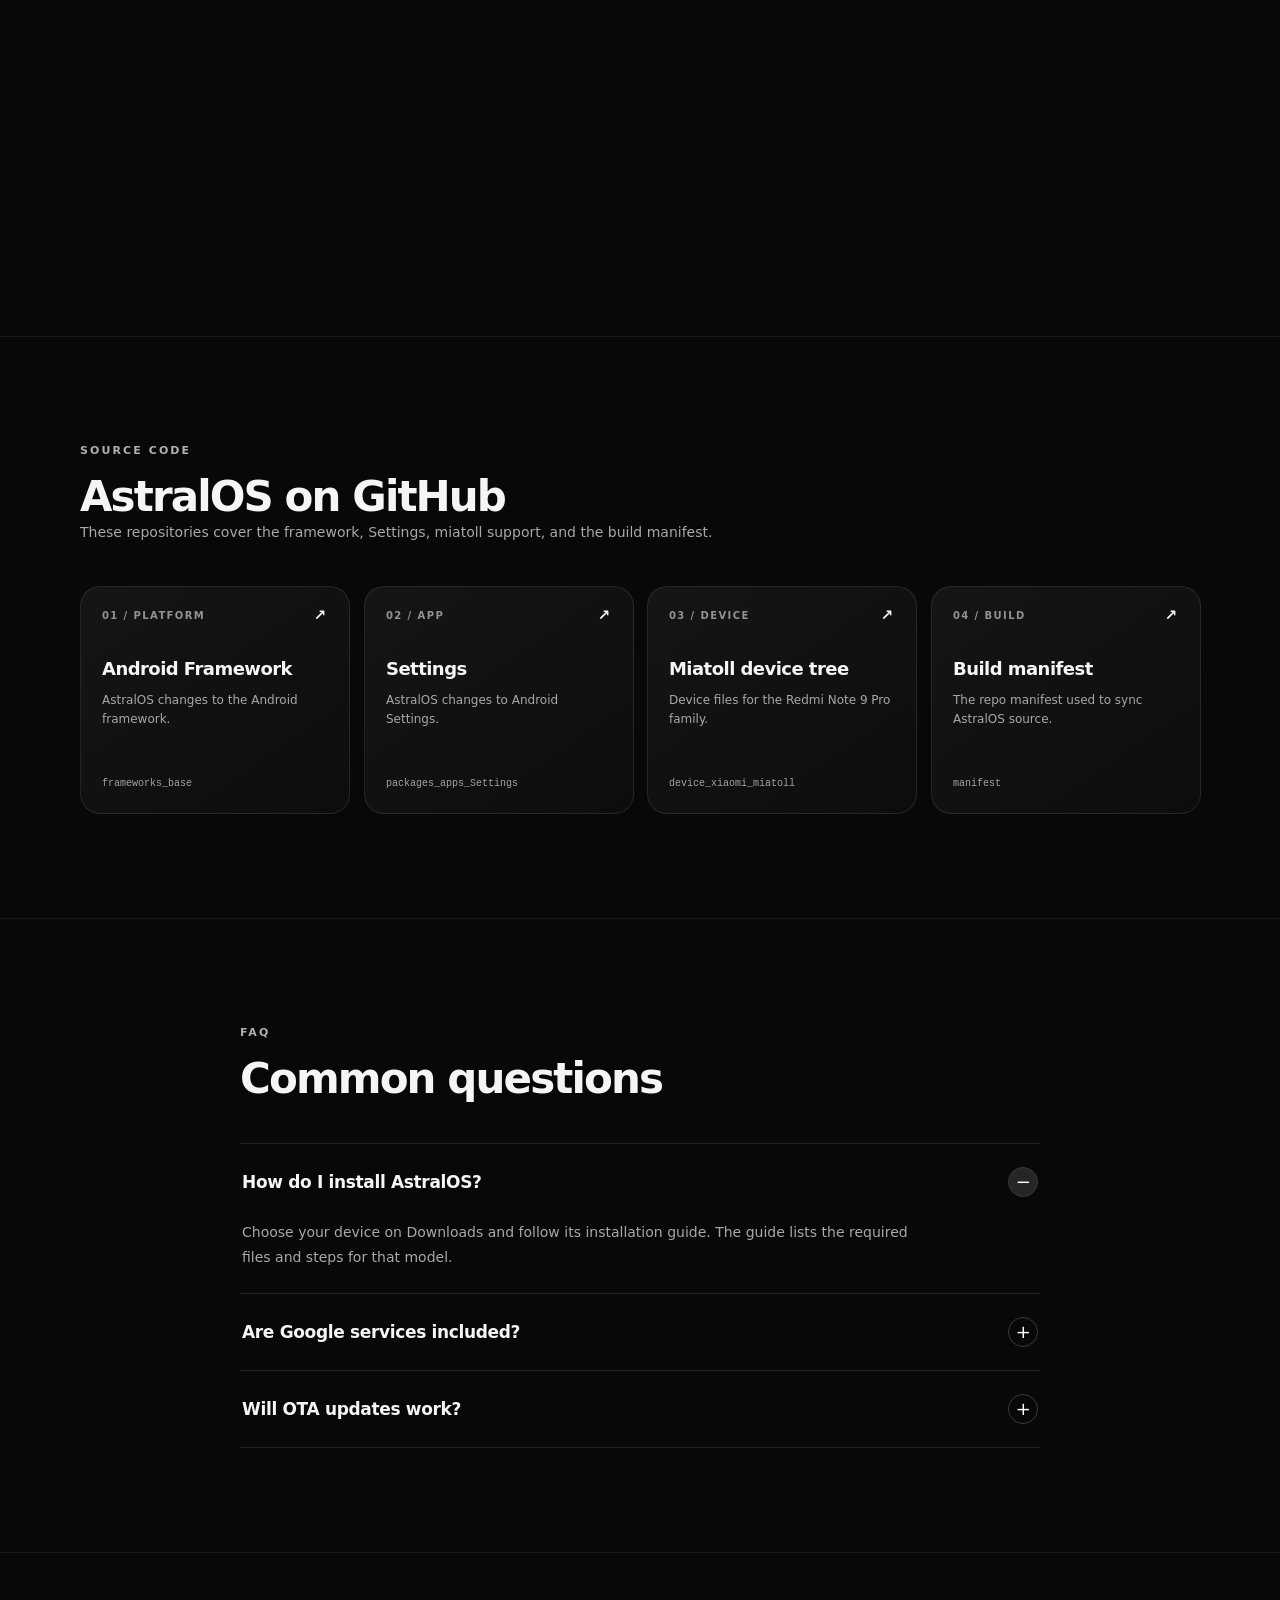
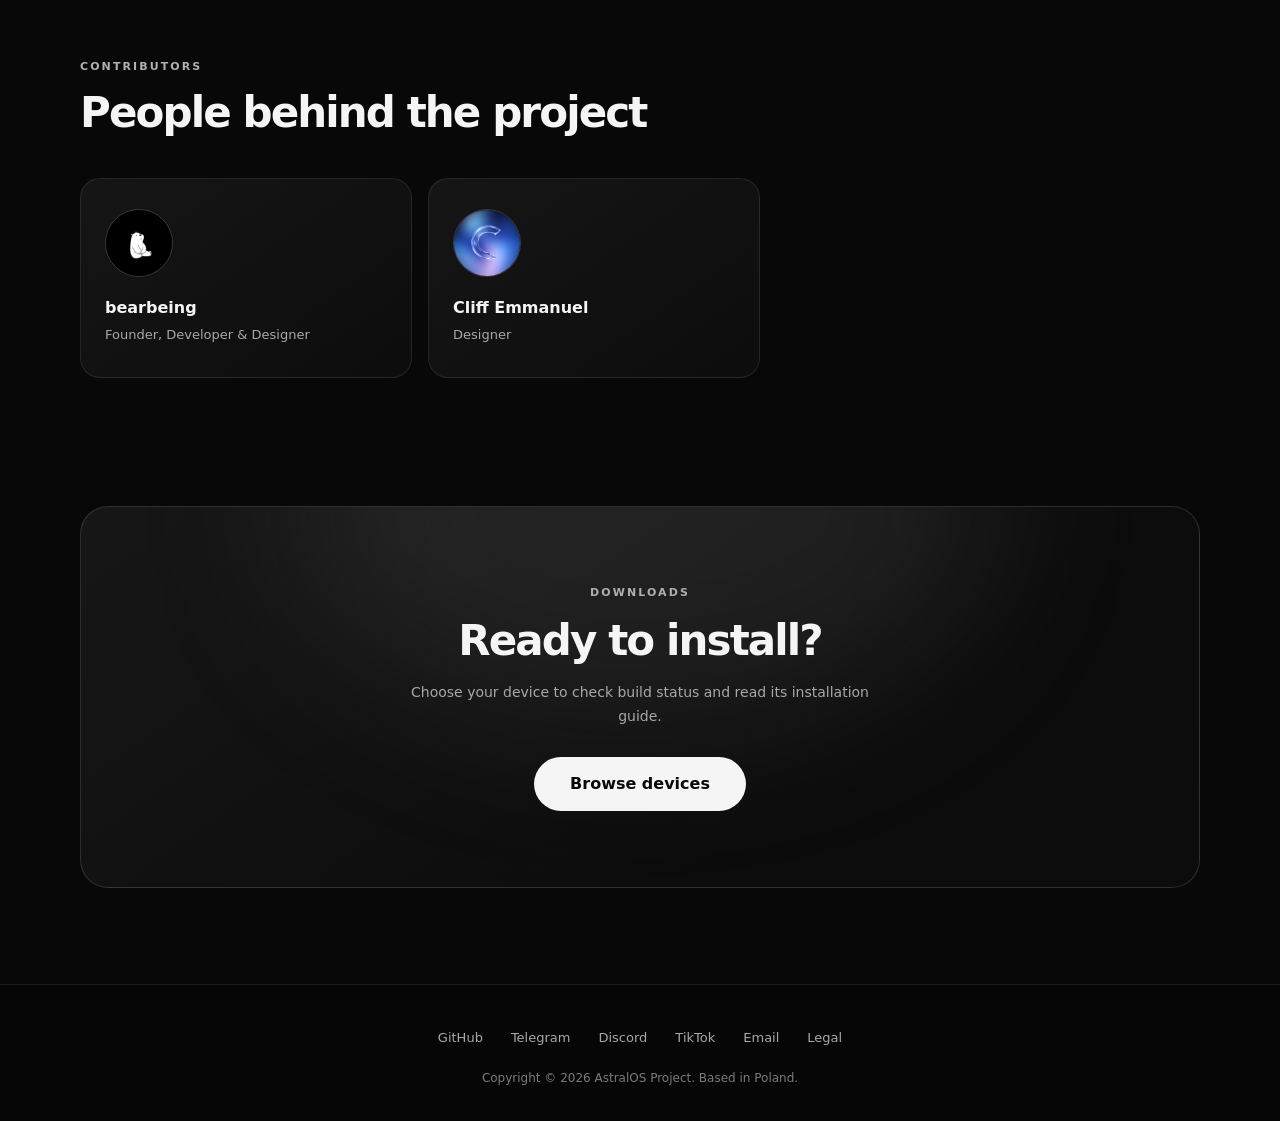
==== commit a9db4326: "Add AstralOS promo video to homepage" ====
--- a/index.html
+++ b/index.html
@@ -17,6 +17,7 @@
             <div class="nav-left">
                 <div class="nav-links">
                     <a href="#about">About</a>
+                    <a href="#film">Video</a>
                     <a href="#screens">Screenshots</a>
                     <a href="#faq">FAQ</a>
                 </div>
@@ -47,6 +48,22 @@
                     <img src="shot4.png" alt="AstralOS home screen on a phone">
                 </div>
             </div>
+        </div>
+    </section>
+
+    <section class="film" id="film">
+        <div class="wrap">
+            <div class="section-head">
+                <p class="kicker">AstralOS in motion</p>
+                <h2>A closer look</h2>
+                <p>A short film made with the AstralOS interface and project identity.</p>
+            </div>
+            <figure class="film-player card">
+                <video controls playsinline preload="metadata" poster="astralos-promo-poster.png" aria-label="AstralOS promotional video">
+                    <source src="astralos-promo.mp4" type="video/mp4">
+                    Your browser does not support embedded video.
+                </video>
+            </figure>
         </div>
     </section>
 
--- a/style.css
+++ b/style.css
@@ -435,6 +435,10 @@
 .hero-device img { width: 100%; height: 100%; object-fit: cover; border: 1px solid rgba(255, 255, 255, 0.08); border-radius: 31px; }
 @keyframes hero-device-float { 0%, 100% { transform: perspective(1100px) rotateY(-7deg) rotateZ(3deg) translateY(0); } 50% { transform: perspective(1100px) rotateY(-7deg) rotateZ(3deg) translateY(-12px); } }
 .cta-box .btn, .nf .btn { min-height: 54px; padding: 0 36px; font-size: 1rem; }
+
+.film .section-head > p:not(.kicker) { max-width: 560px; margin-top: 14px; font-size: 15px; }
+.film-player { overflow: hidden; padding: 8px; background: linear-gradient(145deg, rgba(24, 24, 24, 0.96), rgba(10, 10, 10, 0.96)); box-shadow: 0 32px 100px rgba(0, 0, 0, 0.38); }
+.film-player video { display: block; width: 100%; aspect-ratio: 16 / 9; border-radius: 13px; background: #000; }
 
 .screenshot-grid { display: grid; grid-template-columns: repeat(4, minmax(0, 1fr)); gap: 18px; }
 .screen-card { overflow: hidden; padding: 7px; transition: transform 220ms ease, border-color 220ms ease, box-shadow 220ms ease; }
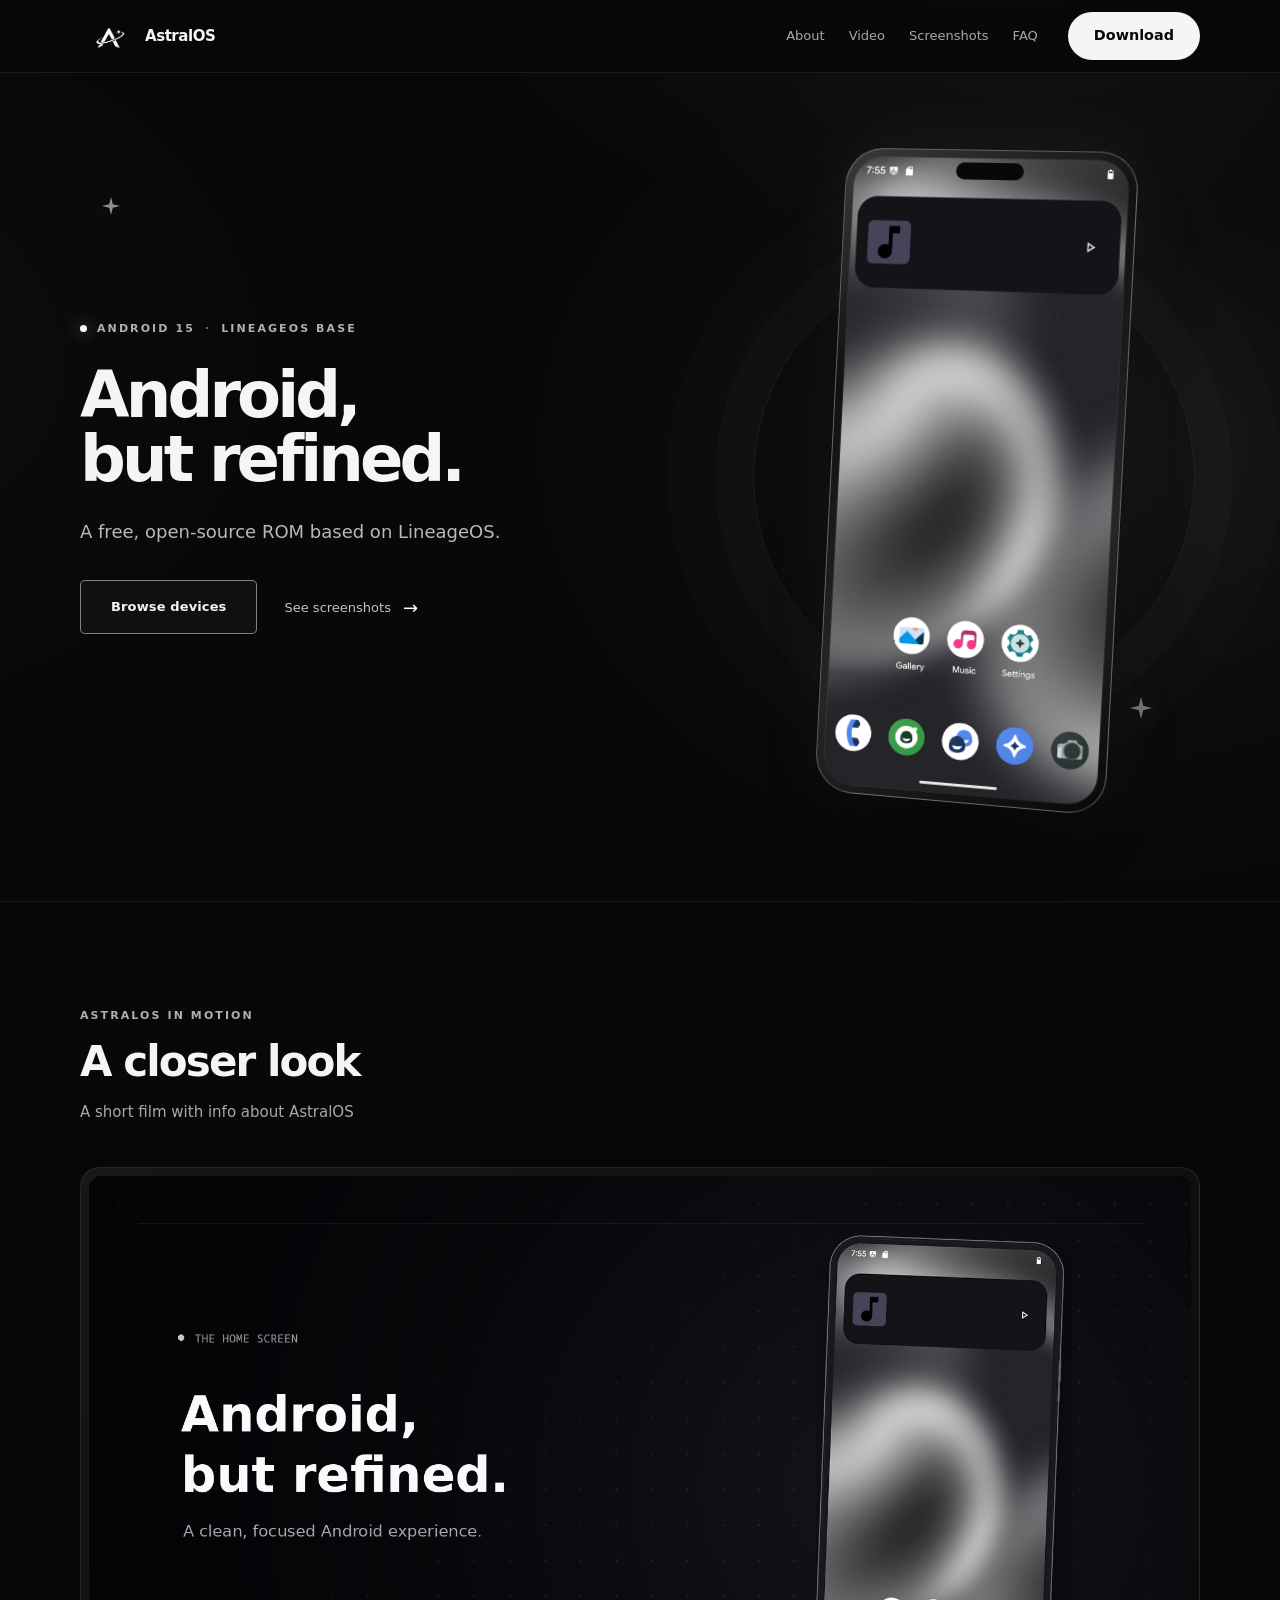
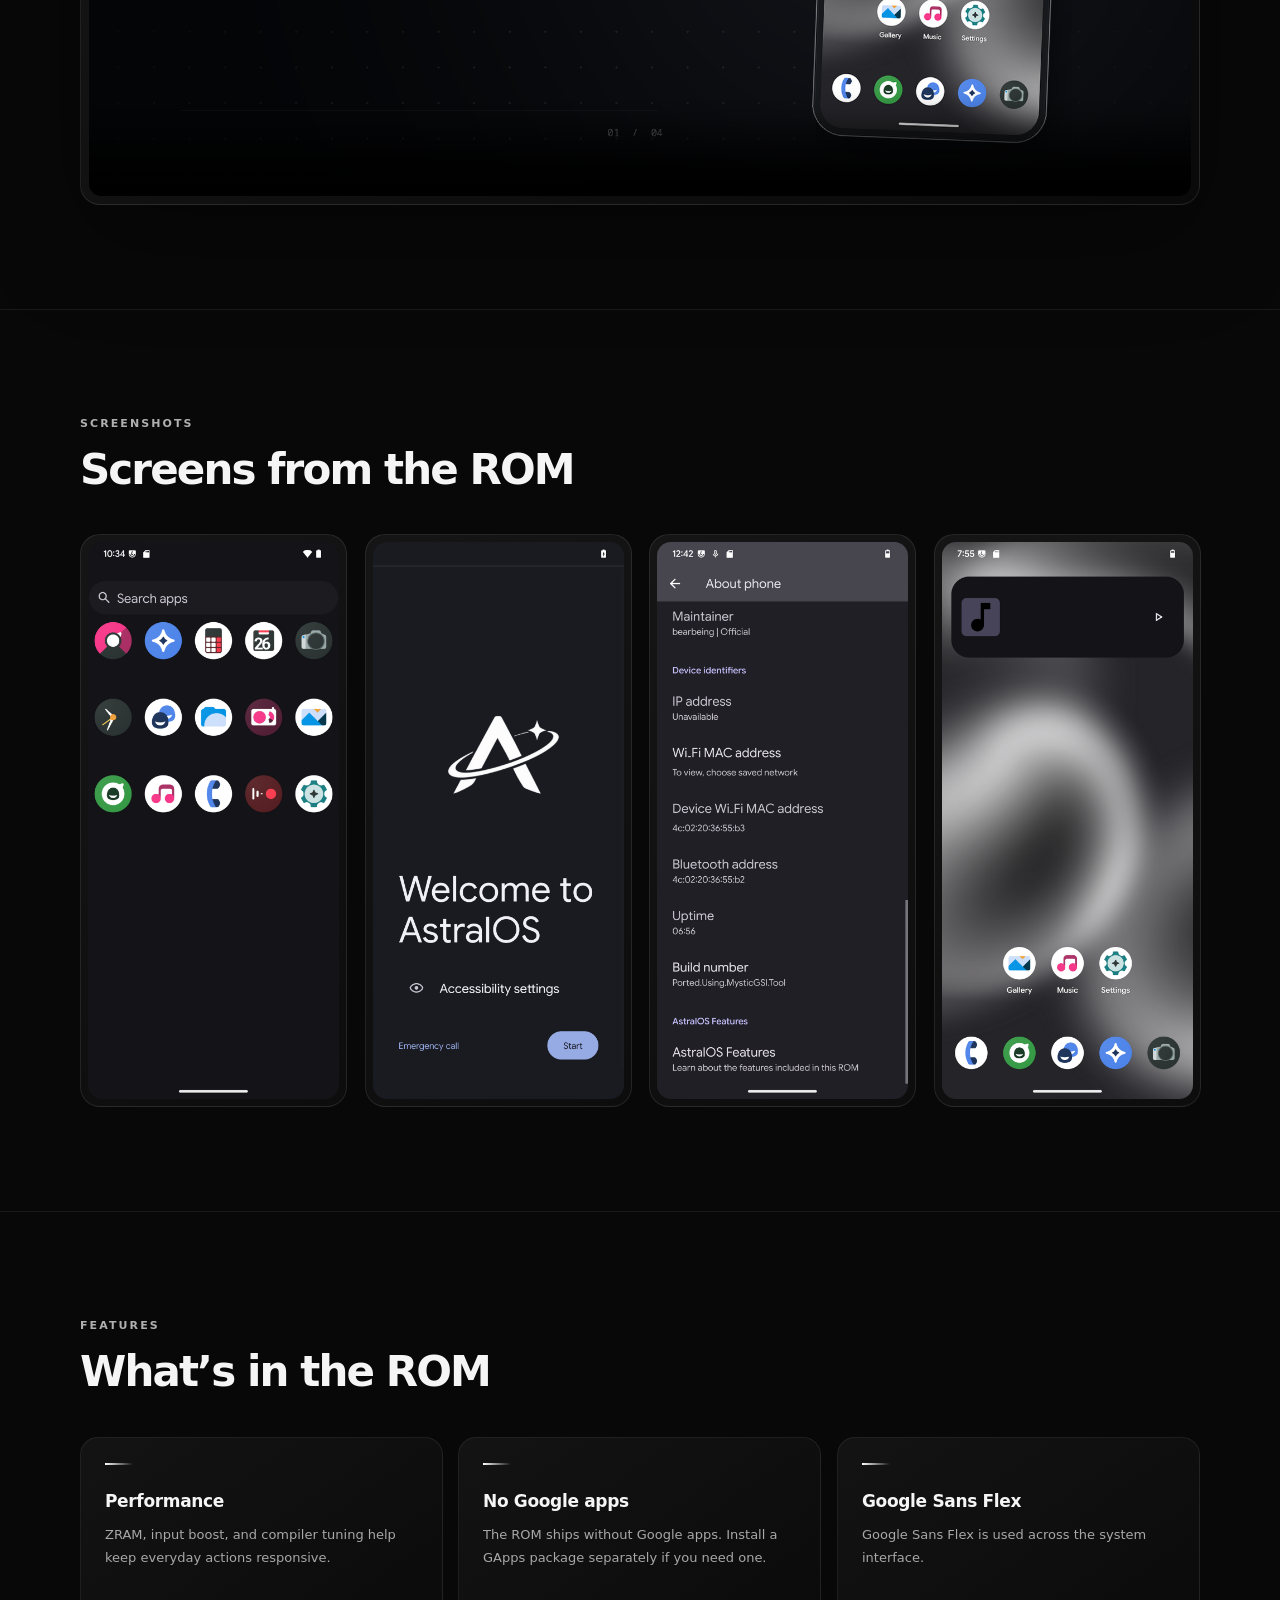
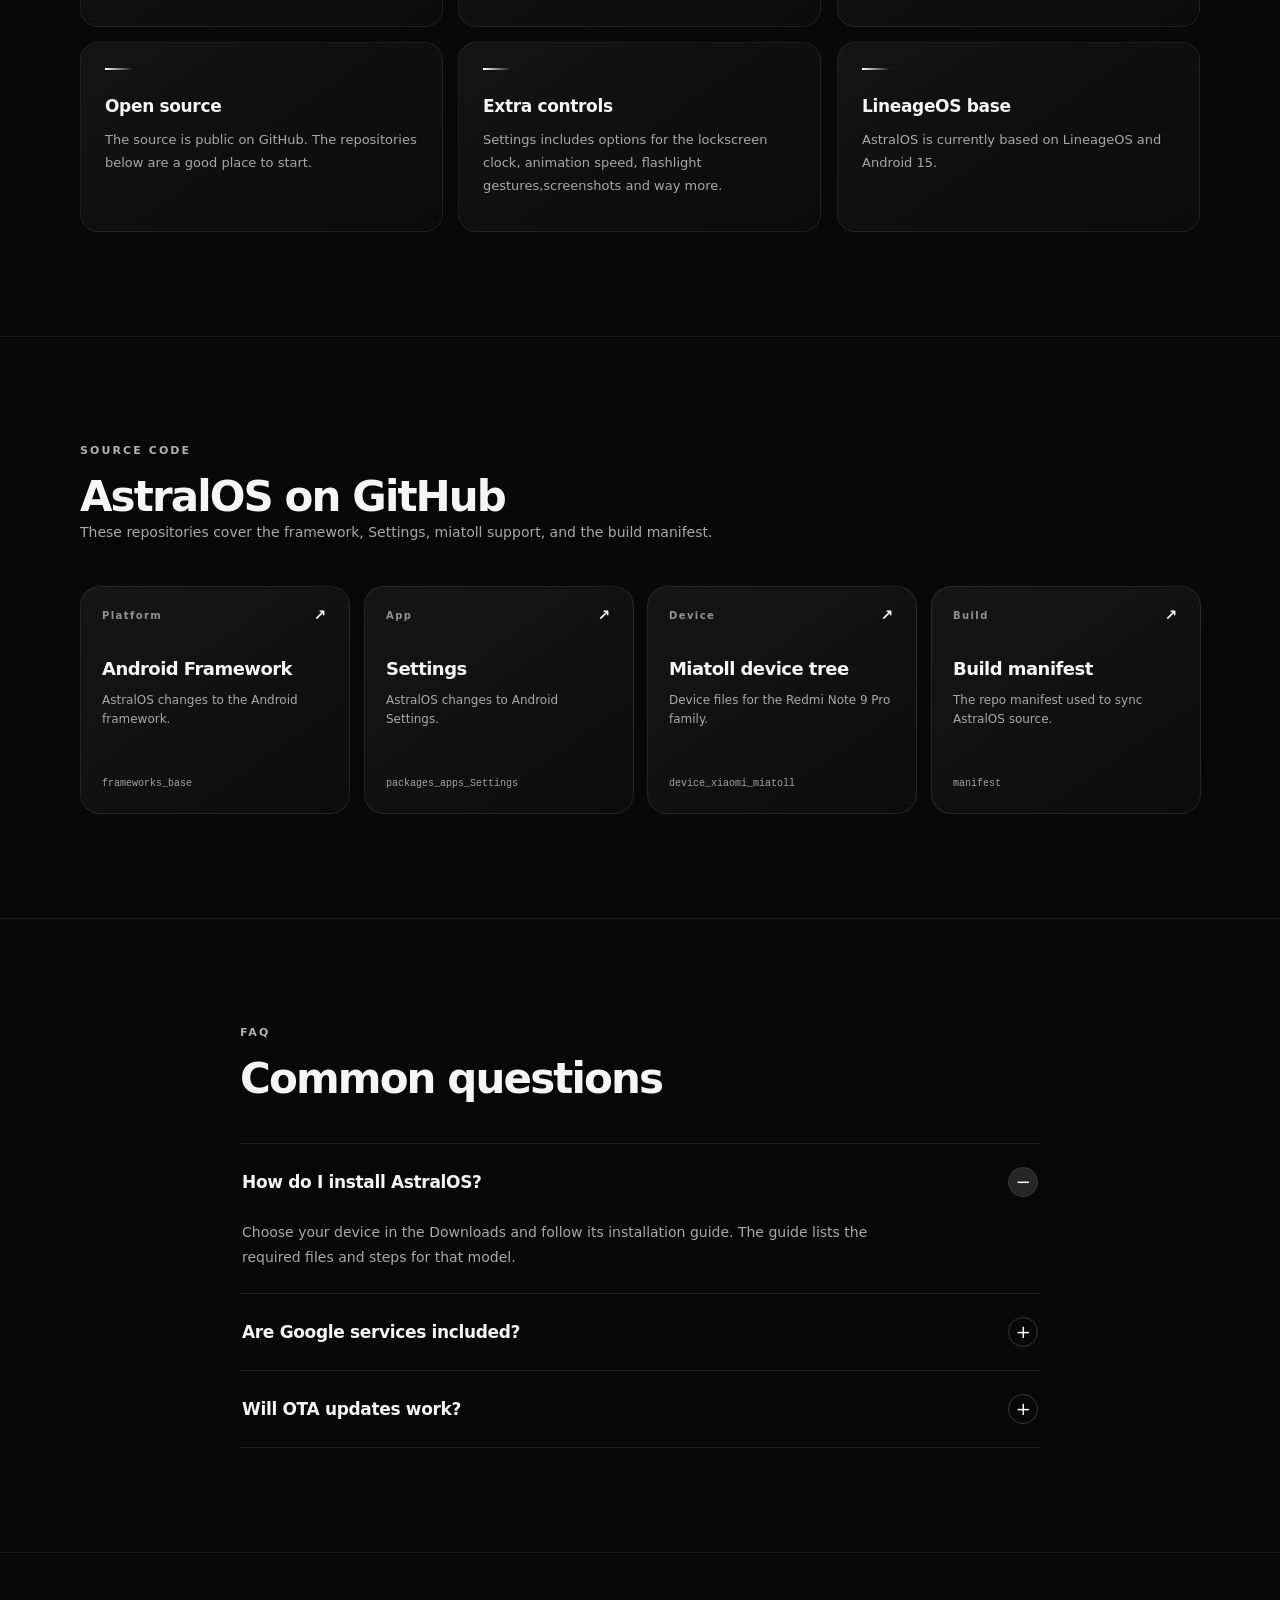
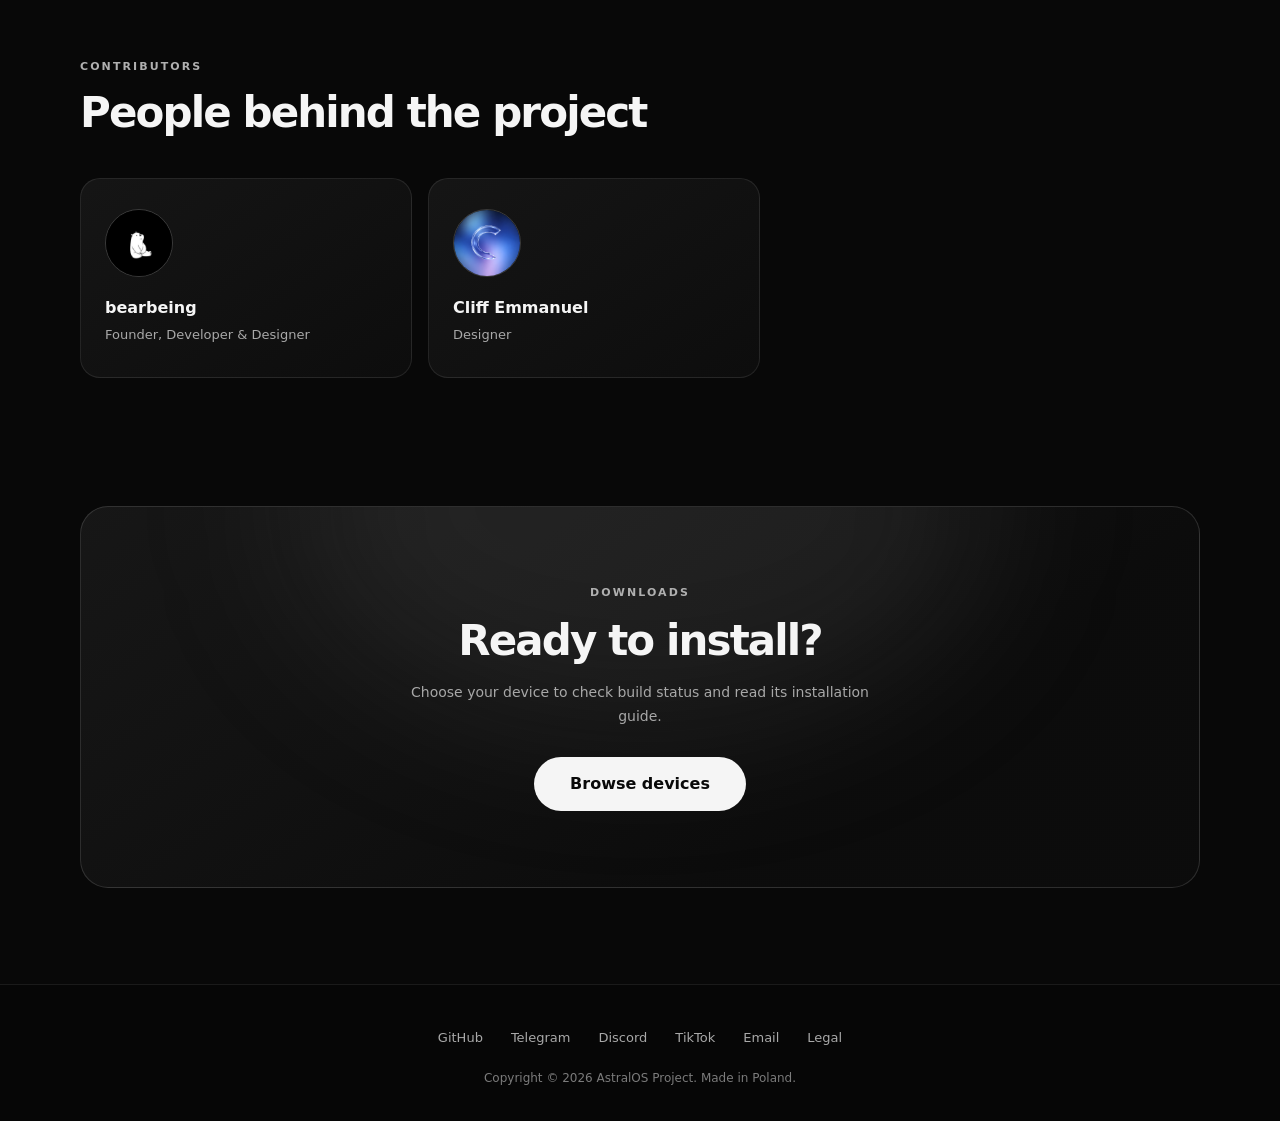
==== commit 5a2da897: "fix slop" ====
--- a/index.html
+++ b/index.html
@@ -37,7 +37,7 @@
             <div class="hero-copy">
                 <p class="kicker">Android 15 <span>&middot;</span> LineageOS base</p>
                 <h1>Android,<br>but refined.</h1>
-                <p class="lead">A free, open-source ROM based on LineageOS, with no Google apps included and a few extra controls in Settings.</p>
+                <p class="lead">A free, open-source ROM based on LineageOS.</p>
                 <div class="hero-actions">
                     <a href="downloads.html" class="btn">Browse devices</a>
                     <a href="#screens" class="hero-secondary">See screenshots <span aria-hidden="true">&rarr;</span></a>
@@ -56,12 +56,12 @@
             <div class="section-head">
                 <p class="kicker">AstralOS in motion</p>
                 <h2>A closer look</h2>
-                <p>A short film made with the AstralOS interface and project identity.</p>
+                <p>A short film with info about AstralOS</p>
             </div>
             <figure class="film-player card">
                 <video controls playsinline preload="metadata" poster="astralos-promo-poster.png" aria-label="AstralOS promotional video">
                     <source src="astralos-promo.mp4" type="video/mp4">
-                    Your browser does not support embedded video.
+                    Your browser does not support embedded video :(
                 </video>
             </figure>
         </div>
@@ -93,8 +93,8 @@
                 <div class="feat-card"><h4>No Google apps</h4><p>The ROM ships without Google apps. Install a GApps package separately if you need one.</p></div>
                 <div class="feat-card"><h4>Google Sans Flex</h4><p>Google Sans Flex is used across the system interface.</p></div>
                 <div class="feat-card"><h4>Open source</h4><p>The source is public on GitHub. The repositories below are a good place to start.</p></div>
-                <div class="feat-card"><h4>Extra controls</h4><p>Settings includes options for the lockscreen clock, animation speed, flashlight gestures, and screenshots.</p></div>
-                <div class="feat-card"><h4>LineageOS base</h4><p>AstralOS 1.0 is based on LineageOS 22.2 and Android 15.</p></div>
+                <div class="feat-card"><h4>Extra controls</h4><p>Settings includes options for the lockscreen clock, animation speed, flashlight gestures,screenshots and way more.</p></div>
+                <div class="feat-card"><h4>LineageOS base</h4><p>AstralOS is currently based on LineageOS and Android 15.</p></div>
             </div>
         </div>
     </section>
@@ -108,25 +108,25 @@
             </div>
             <div class="source-grid">
                 <a class="card source-card" href="https://github.com/AstralOSProject/frameworks_base" target="_blank" rel="noopener noreferrer">
-                    <div class="source-card-top"><span>01 / PLATFORM</span><span aria-hidden="true">↗</span></div>
+                    <div class="source-card-top"><span>Platform</span><span aria-hidden="true">↗</span></div>
                     <h3>Android Framework</h3>
                     <p>AstralOS changes to the Android framework.</p>
                     <span class="source-repo">frameworks_base</span>
                 </a>
                 <a class="card source-card" href="https://github.com/AstralOSProject/packages_apps_Settings" target="_blank" rel="noopener noreferrer">
-                    <div class="source-card-top"><span>02 / APP</span><span aria-hidden="true">↗</span></div>
+                    <div class="source-card-top"><span>App</span><span aria-hidden="true">↗</span></div>
                     <h3>Settings</h3>
                     <p>AstralOS changes to Android Settings.</p>
                     <span class="source-repo">packages_apps_Settings</span>
                 </a>
                 <a class="card source-card" href="https://github.com/AstralOSProject/device_xiaomi_miatoll" target="_blank" rel="noopener noreferrer">
-                    <div class="source-card-top"><span>03 / DEVICE</span><span aria-hidden="true">↗</span></div>
+                    <div class="source-card-top"><span>Device</span><span aria-hidden="true">↗</span></div>
                     <h3>Miatoll device tree</h3>
                     <p>Device files for the Redmi Note 9 Pro family.</p>
                     <span class="source-repo">device_xiaomi_miatoll</span>
                 </a>
                 <a class="card source-card" href="https://github.com/AstralOSProject/manifest" target="_blank" rel="noopener noreferrer">
-                    <div class="source-card-top"><span>04 / BUILD</span><span aria-hidden="true">↗</span></div>
+                    <div class="source-card-top"><span>Build</span><span aria-hidden="true">↗</span></div>
                     <h3>Build manifest</h3>
                     <p>The repo manifest used to sync AstralOS source.</p>
                     <span class="source-repo">manifest</span>
@@ -144,7 +144,7 @@
             <div class="faq-grid">
                 <details class="faq-item" open>
                     <summary>How do I install AstralOS?</summary>
-                    <p>Choose your device on Downloads and follow its installation guide. The guide lists the required files and steps for that model.</p>
+                    <p>Choose your device in the Downloads and follow its installation guide. The guide lists the required files and steps for that model.</p>
                 </details>
                 <details class="faq-item">
                     <summary>Are Google services included?</summary>
@@ -192,7 +192,7 @@
                 <a href="mailto:astralosproject@proton.me">Email</a>
                 <a href="https://astralosproject.github.io/legal/">Legal</a>
             </div>
-            <p class="copy">Copyright &copy; 2026 AstralOS Project. Based in Poland.</p>
+            <p class="copy">Copyright &copy; 2026 AstralOS Project. Made in Poland.</p>
         </div>
     </footer>
 
